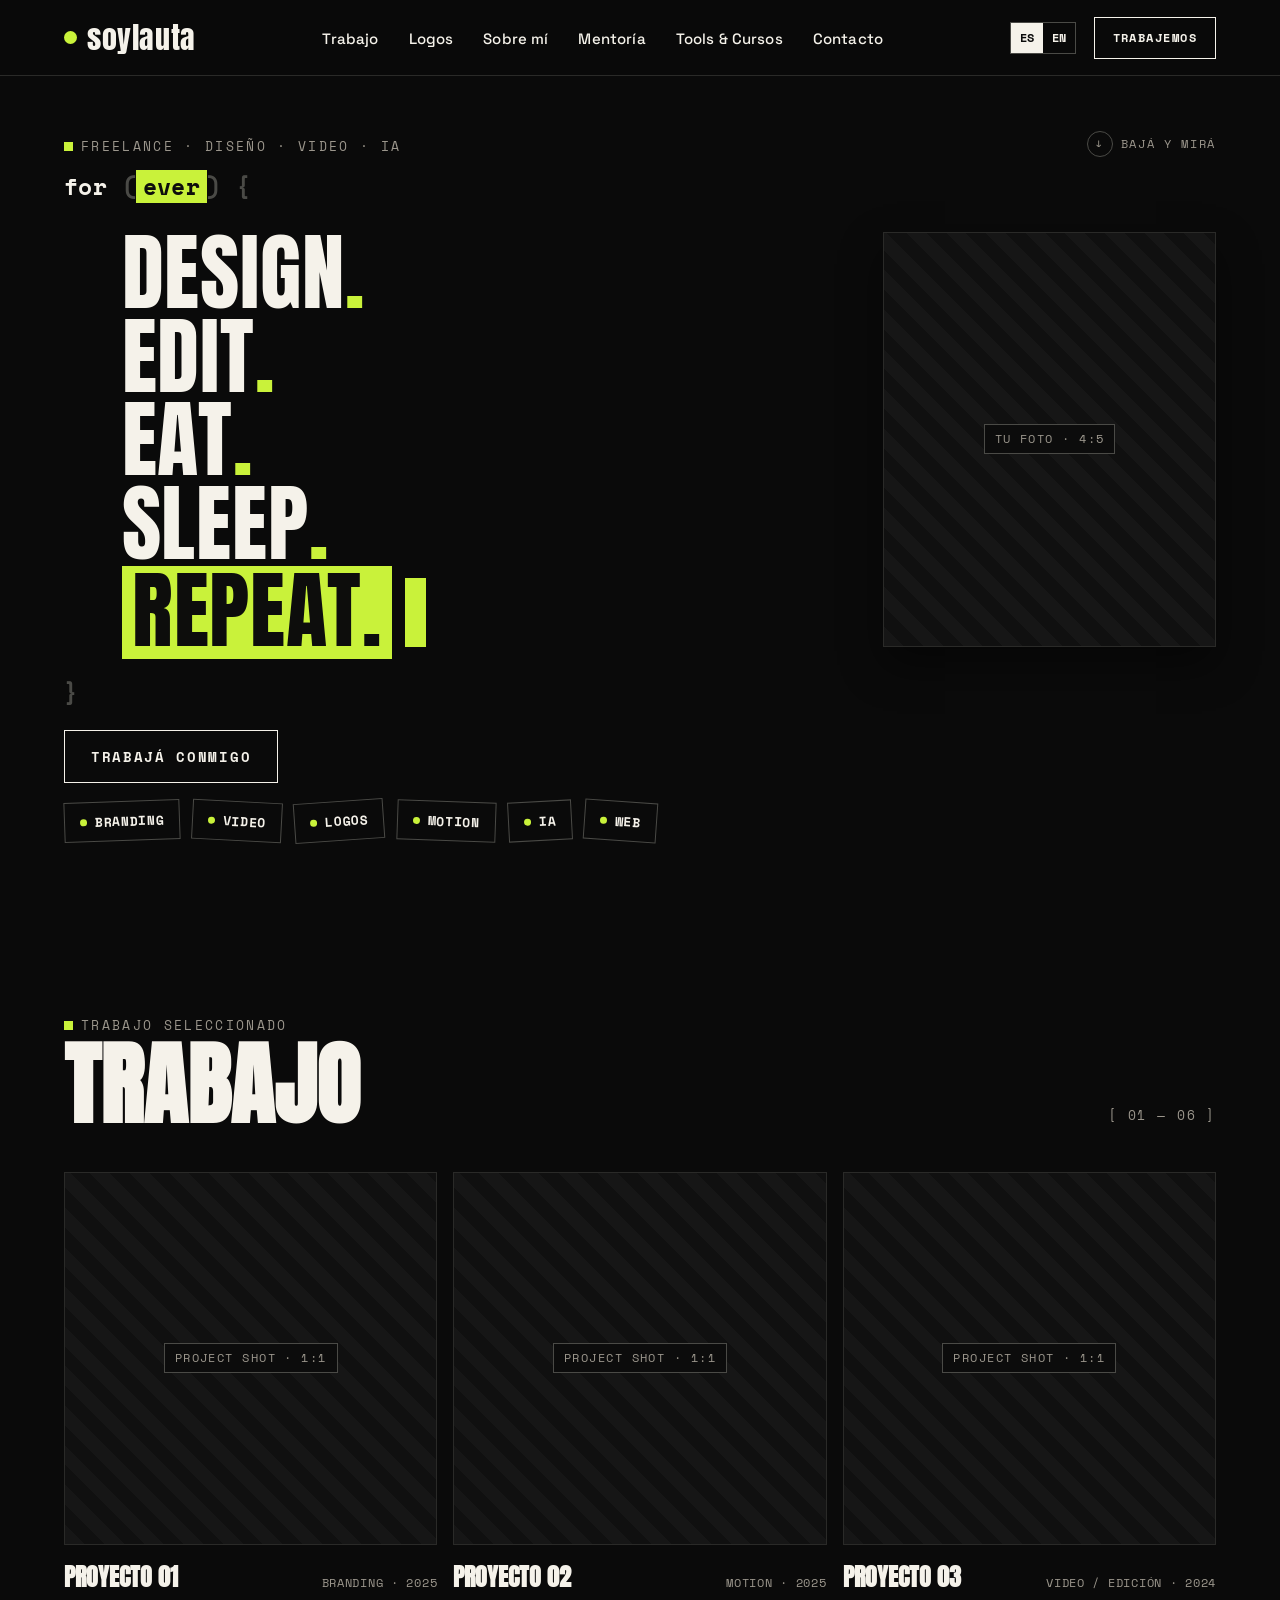
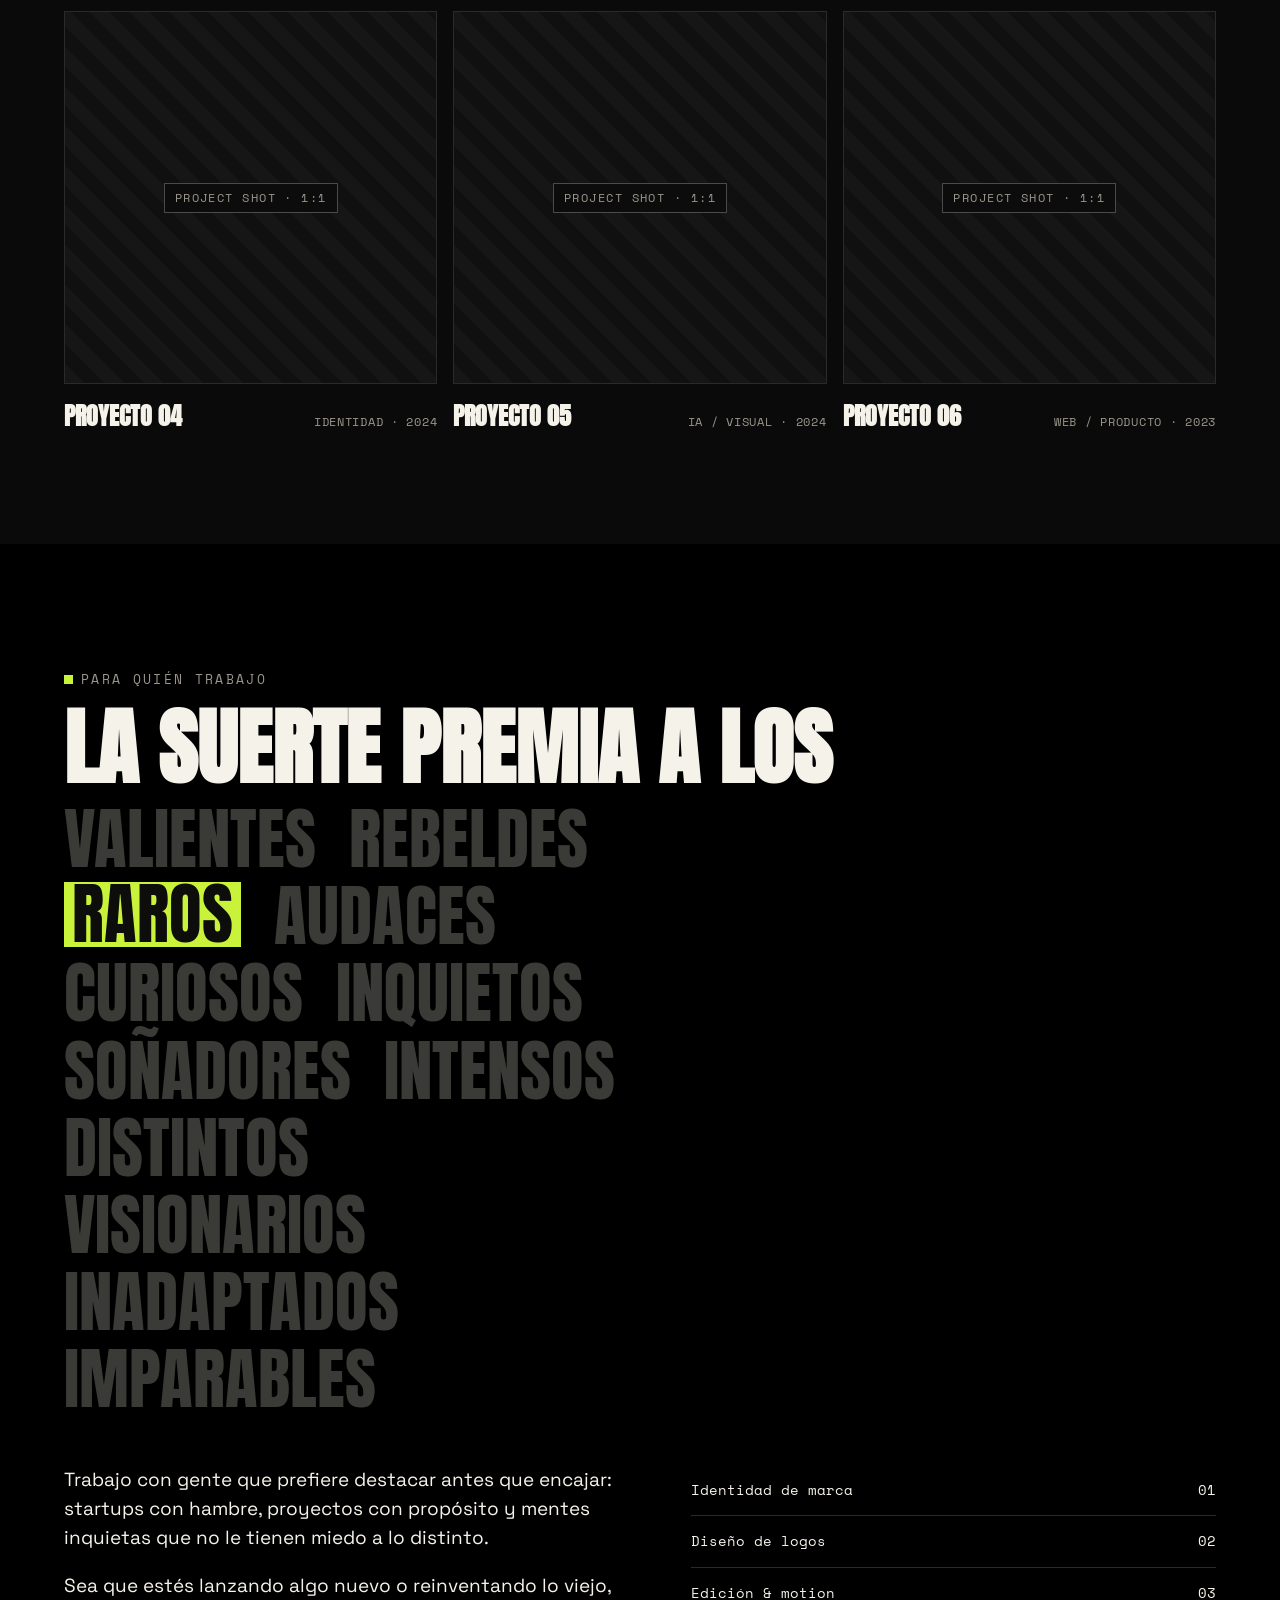
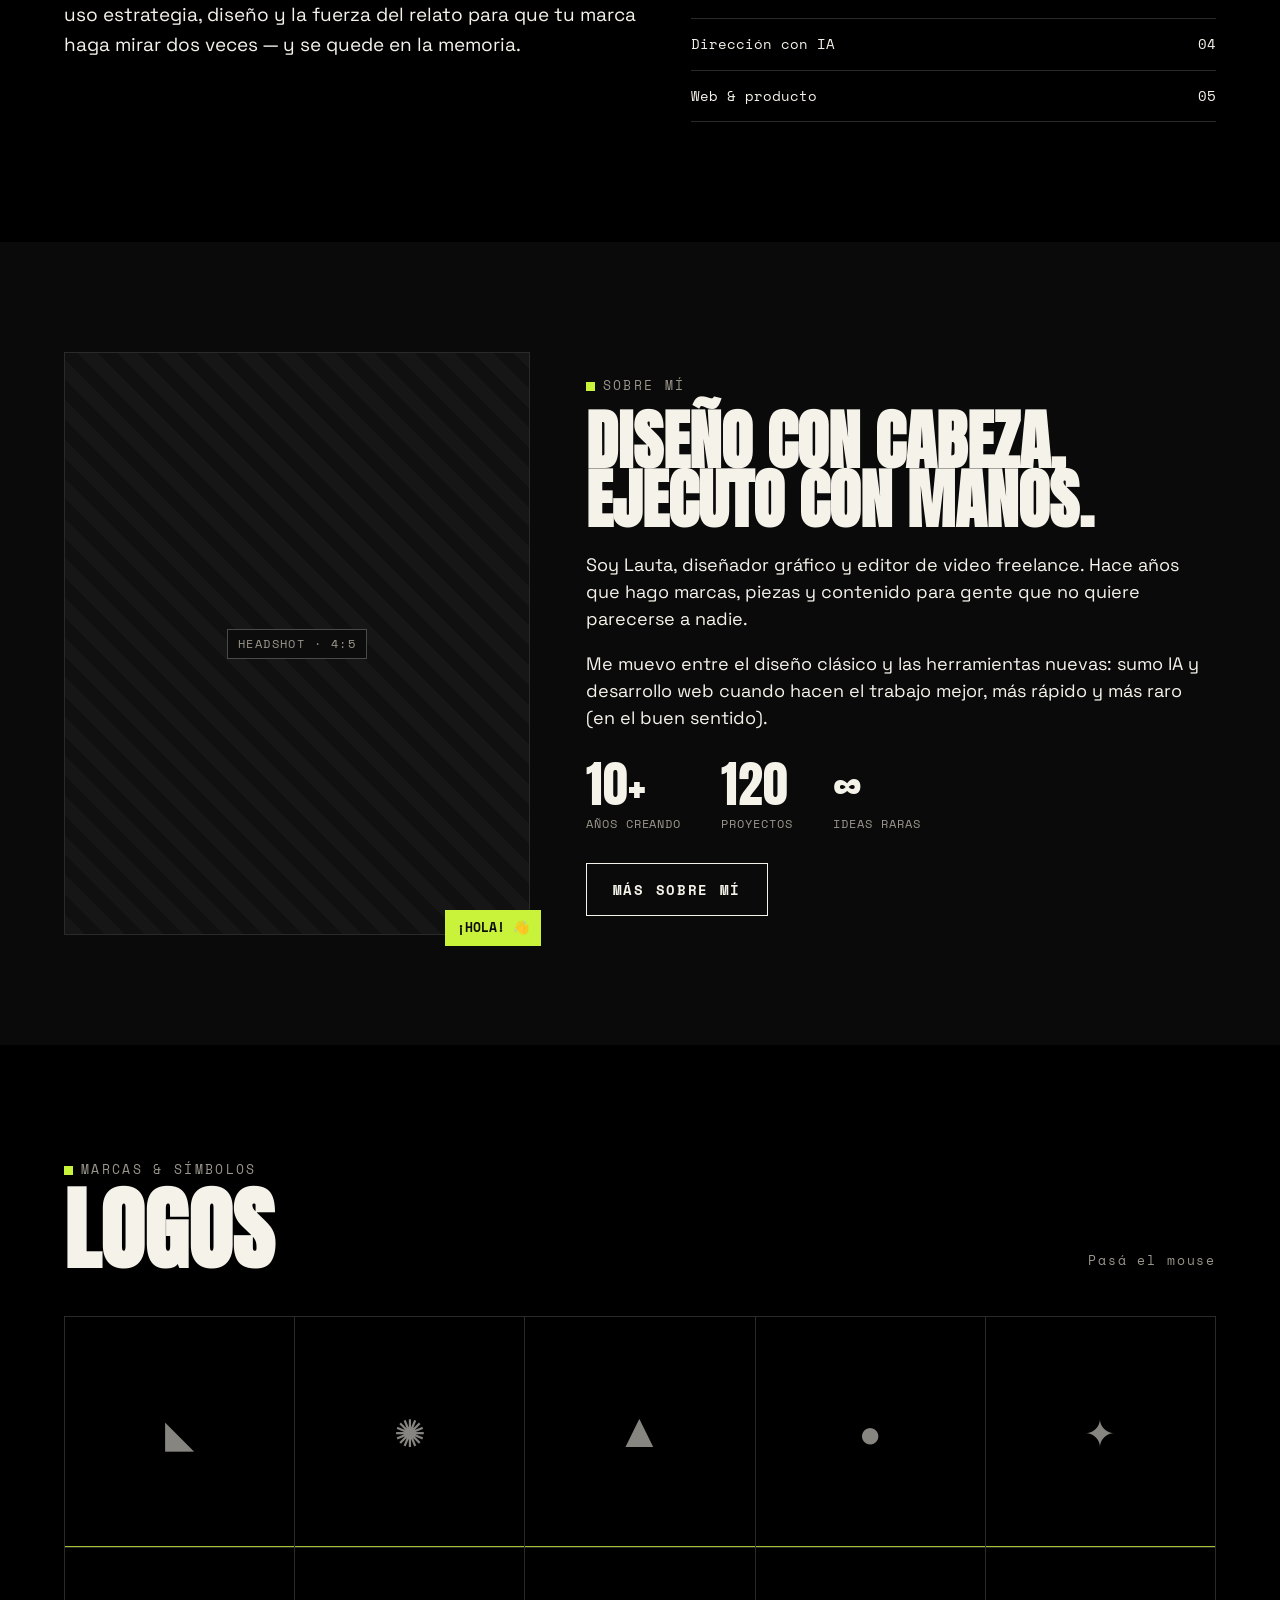
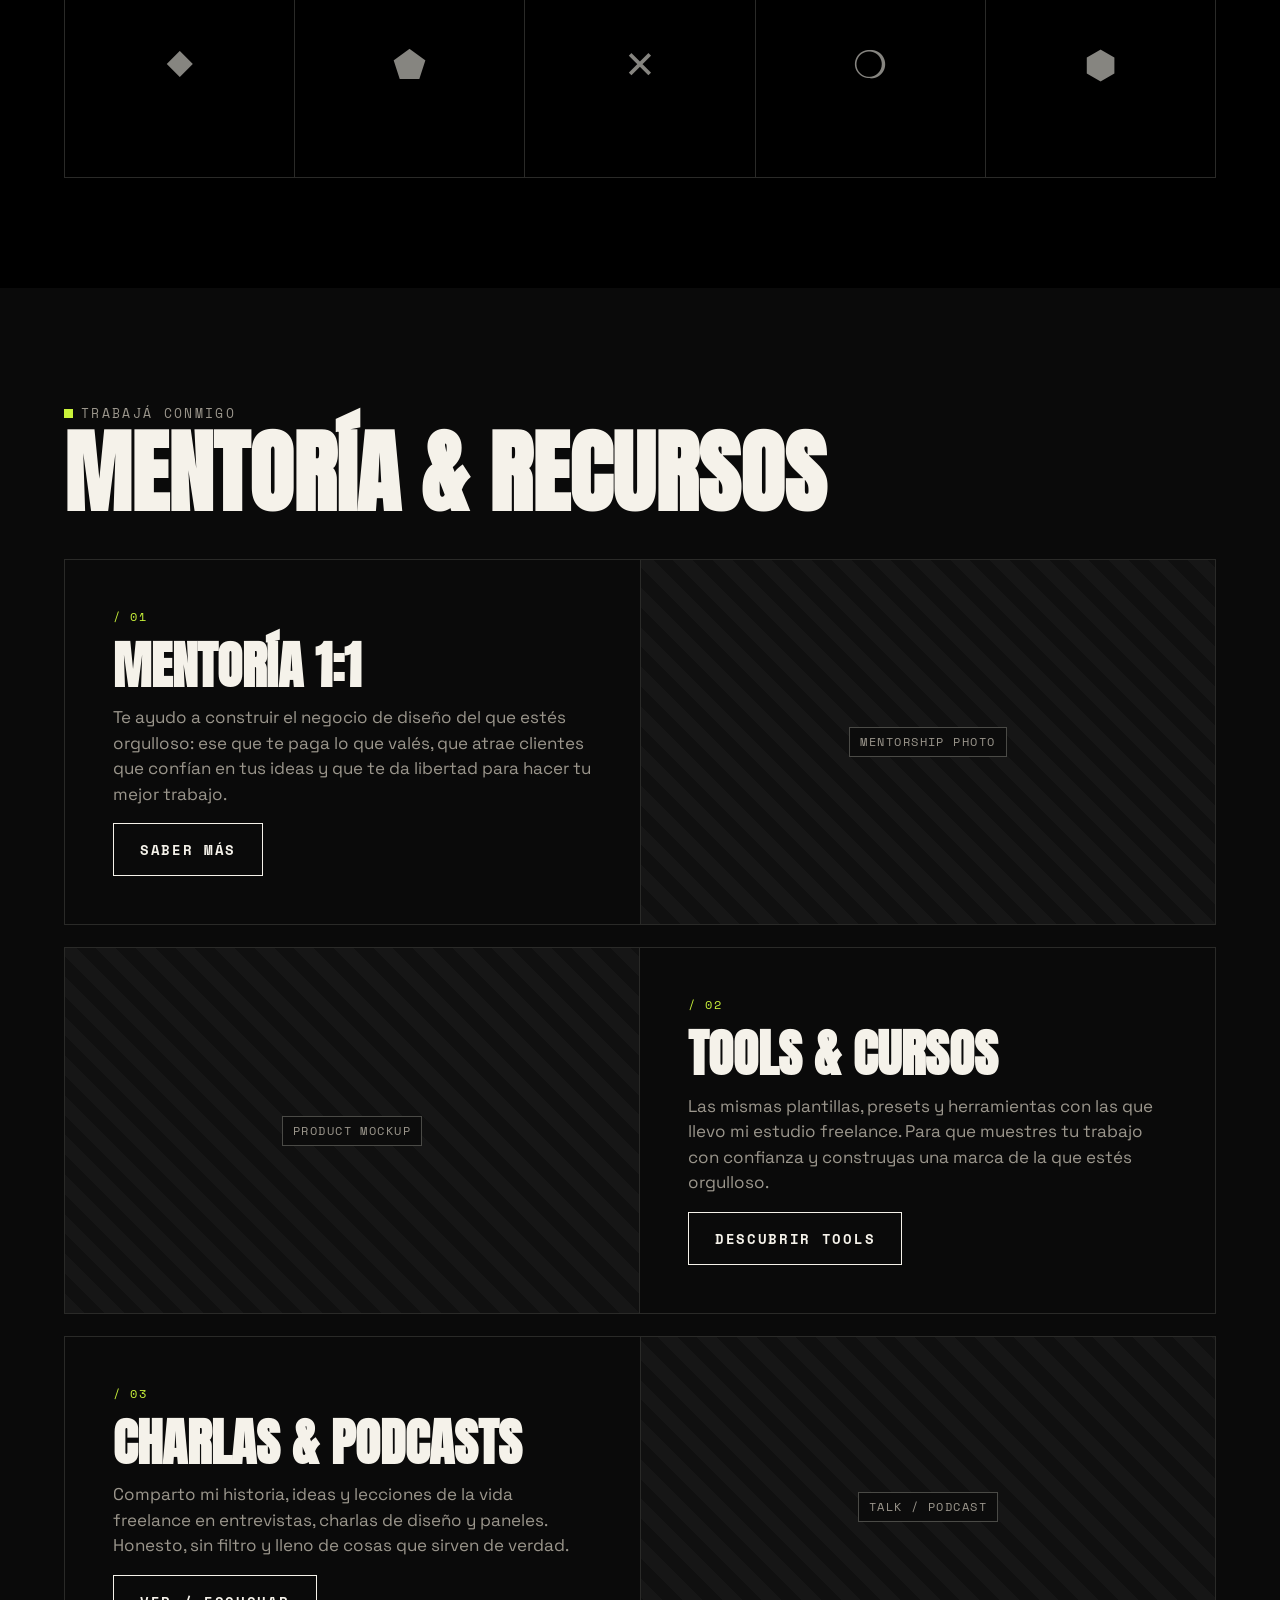
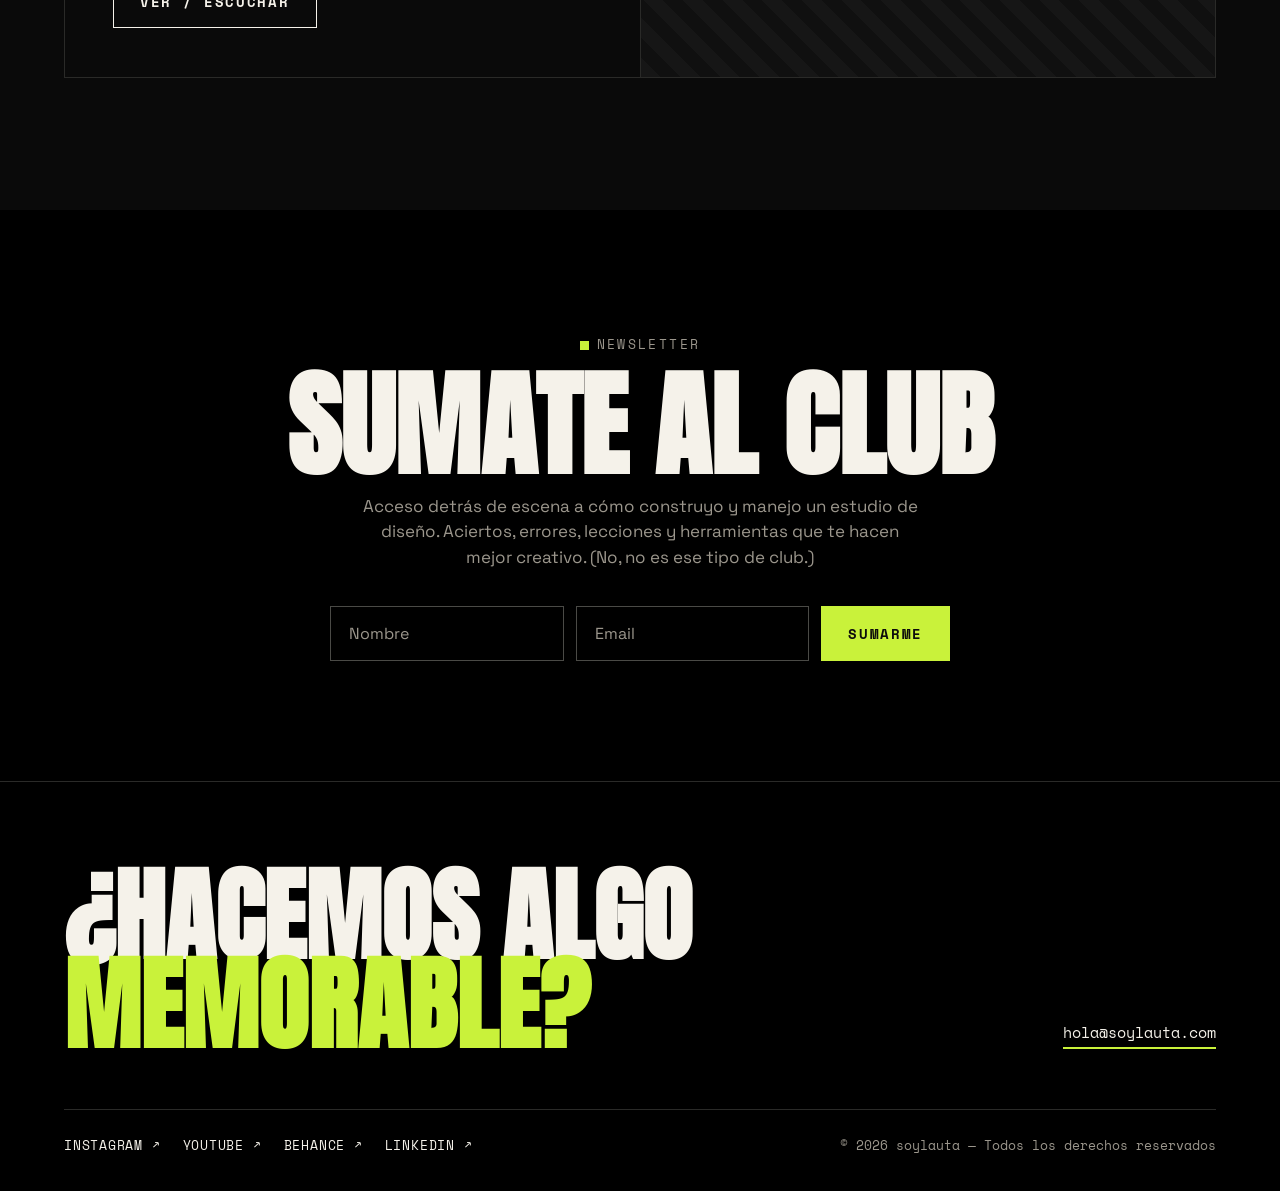
==== index.html @ 58320824 "Add index.html so the site loads correctly on web hosting https://claude.ai/code/session_015ivMz9p3y" ====
<!DOCTYPE html>
<html lang="es">
<head>
<meta charset="UTF-8">
<meta name="viewport" content="width=device-width, initial-scale=1">
<title>soylauta — diseño, video & marcas</title>
<link rel="preconnect" href="https://fonts.googleapis.com">
<link rel="preconnect" href="https://fonts.gstatic.com" crossorigin>
<link href="https://fonts.googleapis.com/css2?family=Anton&family=Pirata+One&family=Space+Grotesk:wght@400;500;600;700&family=Space+Mono:wght@400;700&display=swap" rel="stylesheet">
<link rel="stylesheet" href="styles.css">
</head>
<body>

<!-- ===================== NAV ===================== -->
<header class="nav">
  <div class="nav-inner">
    <a href="#top" class="brand" aria-label="soylauta home">
      <span class="dot"></span>soylauta
    </a>
    <nav>
      <ul class="nav-links">
        <li><a href="#work" data-es="Trabajo" data-en="Work">Trabajo</a></li>
        <li><a href="#logos" data-es="Logos" data-en="Logos">Logos</a></li>
        <li><a href="#about" data-es="Sobre mí" data-en="About">Sobre mí</a></li>
        <li><a href="#mentorship" data-es="Mentoría" data-en="Mentorship">Mentoría</a></li>
        <li><a href="#tools" data-es="Tools & Cursos" data-en="Tools & Courses">Tools & Cursos</a></li>
        <li><a href="#contact" data-es="Contacto" data-en="Contact">Contacto</a></li>
      </ul>
    </nav>
    <div class="nav-right">
      <div class="lang" role="group" aria-label="language">
        <button data-lang="es" class="active">ES</button>
        <button data-lang="en">EN</button>
      </div>
      <a href="#contact" class="btn nav-cta" data-es="Trabajemos" data-en="Work with me">Trabajemos</a>
      <button class="burger" aria-label="menu"><span></span><span></span><span></span></button>
    </div>
  </div>
</header>

<div class="drawer" id="drawer">
  <a href="#work" data-es="Trabajo" data-en="Work">Trabajo</a>
  <a href="#logos" data-es="Logos" data-en="Logos">Logos</a>
  <a href="#about" data-es="Sobre mí" data-en="About">Sobre mí</a>
  <a href="#mentorship" data-es="Mentoría" data-en="Mentorship">Mentoría</a>
  <a href="#tools" data-es="Tools & Cursos" data-en="Tools & Courses">Tools & Cursos</a>
  <a href="#contact" data-es="Contacto" data-en="Contact">Contacto</a>
</div>

<main id="top">

<!-- ===================== HERO ===================== -->
<section class="hero">
  <div class="wrap">
    <div class="hero-top">
      <span class="kicker" data-es="Freelance · Diseño · Video · IA" data-en="Freelance · Design · Video · AI">Freelance · Diseño · Video · IA</span>
      <span class="scroll-hint">
        <span class="ball">↓</span>
        <span data-es="Bajá y mirá" data-en="Scroll down">Bajá y mirá</span>
      </span>
    </div>

    <div class="hero-main">
      <h1 class="code-hero" aria-label="for ever: design, edit, eat, sleep, repeat">
        <span class="code-line"><span class="kw">for</span> <span class="punc">(</span><span class="var">ever</span><span class="punc">)</span> <span class="brace">{</span></span>
        <span class="big">Design<span class="dot">.</span></span>
        <span class="big">Edit<span class="dot">.</span></span>
        <span class="big">Eat<span class="dot">.</span></span>
        <span class="big">Sleep<span class="dot">.</span></span>
        <span class="big repeat"><span class="box-hl">Repeat.</span><span class="caret"></span></span>
        <span class="code-line"><span class="brace">}</span></span>
      </h1>
      <div class="hero-art">
        <div class="ph"><span class="ph-label">tu foto · 4:5</span></div>
      </div>
    </div>

    <div class="hero-cta-row">
      <a href="#contact" class="btn" data-es="Trabajá conmigo" data-en="Work with me">Work with me <span class="arr">→</span></a>
    </div>

    <div class="stickers">
      <div class="sticker-rail" id="stickerRail">
        <button class="sticker" data-target="#work"><span class="pin"></span>BRANDING</button>
        <button class="sticker" data-target="#work"><span class="pin"></span>VIDEO</button>
        <button class="sticker" data-target="#logos"><span class="pin"></span>LOGOS</button>
        <button class="sticker" data-target="#work"><span class="pin"></span>MOTION</button>
        <button class="sticker" data-target="#tools"><span class="pin"></span>IA</button>
        <button class="sticker" data-target="#tools"><span class="pin"></span>WEB</button>
      </div>
    </div>
  </div>
</section>

<!-- ===================== WORK ===================== -->
<section class="block" id="work">
  <div class="wrap">
    <div class="section-head reveal">
      <div>
        <span class="kicker" data-es="Trabajo seleccionado" data-en="Selected work">Trabajo seleccionado</span>
        <h2>Trabajo</h2>
      </div>
      <span class="idx">[ 01 — 06 ]</span>
    </div>

    <div class="work-grid">
      <article class="work-card reveal" data-name="Proyecto 01">
        <div class="thumb"><div class="ph"><span class="ph-label">project shot · 1:1</span></div><span class="badge" data-es="Ver caso" data-en="View case">Ver caso ↗</span></div>
        <div class="work-meta"><h3>Proyecto 01</h3><span class="cat">Branding · 2025</span></div>
      </article>
      <article class="work-card reveal" data-name="Proyecto 02">
        <div class="thumb"><div class="ph"><span class="ph-label">project shot · 1:1</span></div><span class="badge" data-es="Ver caso" data-en="View case">Ver caso ↗</span></div>
        <div class="work-meta"><h3>Proyecto 02</h3><span class="cat">Motion · 2025</span></div>
      </article>
      <article class="work-card reveal" data-name="Proyecto 03">
        <div class="thumb"><div class="ph"><span class="ph-label">project shot · 1:1</span></div><span class="badge" data-es="Ver caso" data-en="View case">Ver caso ↗</span></div>
        <div class="work-meta"><h3>Proyecto 03</h3><span class="cat">Video / Edición · 2024</span></div>
      </article>
      <article class="work-card reveal" data-name="Proyecto 04">
        <div class="thumb"><div class="ph"><span class="ph-label">project shot · 1:1</span></div><span class="badge" data-es="Ver caso" data-en="View case">Ver caso ↗</span></div>
        <div class="work-meta"><h3>Proyecto 04</h3><span class="cat">Identidad · 2024</span></div>
      </article>
      <article class="work-card reveal" data-name="Proyecto 05">
        <div class="thumb"><div class="ph"><span class="ph-label">project shot · 1:1</span></div><span class="badge" data-es="Ver caso" data-en="View case">Ver caso ↗</span></div>
        <div class="work-meta"><h3>Proyecto 05</h3><span class="cat">IA / Visual · 2024</span></div>
      </article>
      <article class="work-card reveal" data-name="Proyecto 06">
        <div class="thumb"><div class="ph"><span class="ph-label">project shot · 1:1</span></div><span class="badge" data-es="Ver caso" data-en="View case">Ver caso ↗</span></div>
        <div class="work-meta"><h3>Proyecto 06</h3><span class="cat">Web / Producto · 2023</span></div>
      </article>
    </div>
  </div>
</section>

<!-- ===================== MANIFESTO ===================== -->
<section class="manifesto inverted" id="manifesto">
  <div class="wrap">
    <span class="kicker reveal" data-es="Para quién trabajo" data-en="Who I work with">Para quién trabajo</span>
    <h2 class="lead reveal" style="margin-top:18px">
      <span data-es="LA SUERTE PREMIA A LOS" data-en="FORTUNE FAVOURS THE">LA SUERTE PREMIA A LOS</span>
    </h2>
    <div class="adjectives reveal" id="adjectives" aria-hidden="true"></div>

    <div class="manifesto-body">
      <div class="reveal">
        <p data-es="Trabajo con gente que prefiere destacar antes que encajar: startups con hambre, proyectos con propósito y mentes inquietas que no le tienen miedo a lo distinto."
           data-en="I work with people who'd rather stand out than fit in: hungry startups, purpose-driven projects, and restless minds who aren't afraid of different.">Trabajo con gente que prefiere destacar antes que encajar: startups con hambre, proyectos con propósito y mentes inquietas que no le tienen miedo a lo distinto.</p>
        <p data-es="Sea que estés lanzando algo nuevo o reinventando lo viejo, uso estrategia, diseño y la fuerza del relato para que tu marca haga mirar dos veces — y se quede en la memoria."
           data-en="Whether you're launching something new or rethinking the old, I use strategy, design and the power of story to make your brand worth a second look — and impossible to forget.">Sea que estés lanzando algo nuevo o reinventando lo viejo, uso estrategia, diseño y la fuerza del relato para que tu marca haga mirar dos veces — y se quede en la memoria.</p>
      </div>
      <div class="col-r reveal">
        <div class="row"><span data-es="Identidad de marca" data-en="Brand identity">Identidad de marca</span><span>01</span></div>
        <div class="row"><span data-es="Diseño de logos" data-en="Logo design">Diseño de logos</span><span>02</span></div>
        <div class="row"><span data-es="Edición & motion" data-en="Editing & motion">Edición & motion</span><span>03</span></div>
        <div class="row"><span data-es="Dirección con IA" data-en="AI direction">Dirección con IA</span><span>04</span></div>
        <div class="row"><span data-es="Web & producto" data-en="Web & product">Web & producto</span><span>05</span></div>
      </div>
    </div>
  </div>
</section>

<!-- ===================== ABOUT ===================== -->
<section class="block" id="about">
  <div class="wrap">
    <div class="about-grid">
      <div class="about-photo reveal">
        <div class="ph" style="position:absolute;inset:0"><span class="ph-label">headshot · 4:5</span></div>
        <span class="tag-corner">¡HOLA! 👋</span>
      </div>
      <div class="about-text reveal">
        <span class="kicker" data-es="Sobre mí" data-en="About me">Sobre mí</span>
        <h2 data-es="Diseño con cabeza, ejecuto con manos." data-en="I think it through, then I build it.">Diseño con cabeza, ejecuto con manos.</h2>
        <p data-es="Soy Lauta, diseñador gráfico y editor de video freelance. Hace años que hago marcas, piezas y contenido para gente que no quiere parecerse a nadie."
           data-en="I'm Lauta, a freelance graphic designer and video editor. For years I've built brands, pieces and content for people who refuse to look like everyone else.">Soy Lauta, diseñador gráfico y editor de video freelance. Hace años que hago marcas, piezas y contenido para gente que no quiere parecerse a nadie.</p>
        <p data-es="Me muevo entre el diseño clásico y las herramientas nuevas: sumo IA y desarrollo web cuando hacen el trabajo mejor, más rápido y más raro (en el buen sentido)."
           data-en="I move between classic design and new tools: I bring in AI and web dev when they make the work better, faster and weirder (in the good way).">Me muevo entre el diseño clásico y las herramientas nuevas: sumo IA y desarrollo web cuando hacen el trabajo mejor, más rápido y más raro (en el buen sentido).</p>
        <div class="about-stats">
          <div class="stat"><div class="n">10+</div><div class="l" data-es="Años creando" data-en="Years creating">Años creando</div></div>
          <div class="stat"><div class="n">120</div><div class="l" data-es="Proyectos" data-en="Projects">Proyectos</div></div>
          <div class="stat"><div class="n">∞</div><div class="l" data-es="Ideas raras" data-en="Weird ideas">Ideas raras</div></div>
        </div>
        <a href="#contact" class="btn" data-es="Más sobre mí" data-en="More about me">Más sobre mí <span class="arr">→</span></a>
      </div>
    </div>
  </div>
</section>

<!-- ===================== LOGOS ===================== -->
<section class="block inverted" id="logos">
  <div class="wrap">
    <div class="section-head reveal">
      <div>
        <span class="kicker" data-es="Marcas & símbolos" data-en="Marks & symbols">Marcas & símbolos</span>
        <h2>Logos</h2>
      </div>
      <span class="idx" data-es="Pasá el mouse" data-en="Hover me">Pasá el mouse</span>
    </div>
    <div class="logo-grid reveal">
      <div class="logo-cell" data-name="Mark 01"><span class="mk">◣</span></div>
      <div class="logo-cell" data-name="Mark 02"><span class="mk">✺</span></div>
      <div class="logo-cell" data-name="Mark 03"><span class="mk">▲</span></div>
      <div class="logo-cell" data-name="Mark 04"><span class="mk">●</span></div>
      <div class="logo-cell" data-name="Mark 05"><span class="mk">✦</span></div>
      <div class="logo-cell" data-name="Mark 06"><span class="mk">◆</span></div>
      <div class="logo-cell" data-name="Mark 07"><span class="mk">⬟</span></div>
      <div class="logo-cell" data-name="Mark 08"><span class="mk">✕</span></div>
      <div class="logo-cell" data-name="Mark 09"><span class="mk">❍</span></div>
      <div class="logo-cell" data-name="Mark 10"><span class="mk">⬢</span></div>
    </div>
  </div>
</section>

<!-- ===================== TOOLS / TALKS ===================== -->
<section class="block" id="tools">
  <div class="wrap">
    <div class="section-head reveal">
      <div>
        <span class="kicker" data-es="Trabajá conmigo" data-en="Work with me">Trabajá conmigo</span>
        <h2 data-es="Mentoría & recursos" data-en="Mentorship & resources">Mentoría & recursos</h2>
      </div>
    </div>

    <div class="feature reveal" id="mentorship">
      <div class="f-media"><div class="ph" style="position:absolute;inset:0"><span class="ph-label">mentorship photo</span></div></div>
      <div class="f-body">
        <span class="f-num">/ 01</span>
        <h3 data-es="Mentoría 1:1" data-en="1:1 Mentorship">Mentoría 1:1</h3>
        <p data-es="Te ayudo a construir el negocio de diseño del que estés orgulloso: ese que te paga lo que valés, que atrae clientes que confían en tus ideas y que te da libertad para hacer tu mejor trabajo."
           data-en="I help you build the design business you're proud of: the one that pays what you're worth, attracts clients who trust your ideas, and gives you freedom to do your best work.">Te ayudo a construir el negocio de diseño del que estés orgulloso: ese que te paga lo que valés, que atrae clientes que confían en tus ideas y que te da libertad para hacer tu mejor trabajo.</p>
        <div><a href="#contact" class="btn" data-es="Saber más" data-en="Learn more">Saber más <span class="arr">→</span></a></div>
      </div>
    </div>

    <div class="feature reveal">
      <div class="f-media"><div class="ph" style="position:absolute;inset:0"><span class="ph-label">product mockup</span></div></div>
      <div class="f-body">
        <span class="f-num">/ 02</span>
        <h3 data-es="Tools & Cursos" data-en="Tools & Courses">Tools & Cursos</h3>
        <p data-es="Las mismas plantillas, presets y herramientas con las que llevo mi estudio freelance. Para que muestres tu trabajo con confianza y construyas una marca de la que estés orgulloso."
           data-en="The same templates, presets and tools I use to run my freelance studio. So you can show your work with confidence and build a brand you're proud of.">Las mismas plantillas, presets y herramientas con las que llevo mi estudio freelance. Para que muestres tu trabajo con confianza y construyas una marca de la que estés orgulloso.</p>
        <div><a href="#contact" class="btn" data-es="Descubrir tools" data-en="Discover tools">Descubrir tools <span class="arr">→</span></a></div>
      </div>
    </div>

    <div class="feature reveal" id="talks">
      <div class="f-media"><div class="ph" style="position:absolute;inset:0"><span class="ph-label">talk / podcast</span></div></div>
      <div class="f-body">
        <span class="f-num">/ 03</span>
        <h3 data-es="Charlas & Podcasts" data-en="Talks & Podcasts">Charlas & Podcasts</h3>
        <p data-es="Comparto mi historia, ideas y lecciones de la vida freelance en entrevistas, charlas de diseño y paneles. Honesto, sin filtro y lleno de cosas que sirven de verdad."
           data-en="I share my story, ideas and lessons from freelance life in interviews, design talks and panels. Honest, unfiltered and full of stuff that actually helps.">Comparto mi historia, ideas y lecciones de la vida freelance en entrevistas, charlas de diseño y paneles. Honesto, sin filtro y lleno de cosas que sirven de verdad.</p>
        <div><a href="#contact" class="btn" data-es="Ver / escuchar" data-en="Watch / listen">Ver / escuchar <span class="arr">→</span></a></div>
      </div>
    </div>
  </div>
</section>

<!-- ===================== NEWSLETTER ===================== -->
<section class="club inverted" id="club">
  <div class="wrap">
    <span class="kicker reveal" style="justify-content:center" data-es="Newsletter" data-en="Newsletter">Newsletter</span>
    <h2 class="reveal" style="margin-top:18px" data-es="Sumate al club" data-en="Join the club">Sumate al club</h2>
    <p class="sub reveal" data-es="Acceso detrás de escena a cómo construyo y manejo un estudio de diseño. Aciertos, errores, lecciones y herramientas que te hacen mejor creativo. (No, no es ese tipo de club.)"
       data-en="Behind-the-scenes access to how I build and run a design studio. Wins, fails, lessons and tools that make you a better creative. (No, not that kind of club.)">Acceso detrás de escena a cómo construyo y manejo un estudio de diseño. Aciertos, errores, lecciones y herramientas que te hacen mejor creativo. (No, no es ese tipo de club.)</p>
    <form class="club-form reveal" id="clubForm" novalidate>
      <input type="text" name="name" required data-ph-es="Nombre" data-ph-en="First name" placeholder="Nombre">
      <input type="email" name="email" required data-ph-es="Email" data-ph-en="Email" placeholder="Email">
      <button type="submit" class="btn btn--accent" data-es="Sumarme" data-en="Sign me up">Sumarme <span class="arr">→</span></button>
    </form>
    <div class="club-success" data-es="¡Estás dentro! 🎉" data-en="You're in! 🎉">¡Estás dentro! 🎉</div>
  </div>
</section>

</main>

<!-- ===================== FOOTER ===================== -->
<footer class="site" id="contact">
  <div class="wrap">
    <div class="foot-cta">
      <h2><span data-es="¿Hacemos algo" data-en="Let's make something">¿Hacemos algo</span><br><span class="hl" data-es="memorable?" data-en="memorable?">memorable?</span></h2>
      <a href="mailto:hola@soylauta.com" class="mail">hola@soylauta.com</a>
    </div>
    <div class="foot-grid">
      <div class="socials">
        <a href="#" target="_blank" rel="noopener">Instagram ↗</a>
        <a href="#" target="_blank" rel="noopener">YouTube ↗</a>
        <a href="#" target="_blank" rel="noopener">Behance ↗</a>
        <a href="#" target="_blank" rel="noopener">LinkedIn ↗</a>
      </div>
      <div class="copy">© 2026 soylauta — <span data-es="Todos los derechos reservados" data-en="All rights reserved">Todos los derechos reservados</span></div>
    </div>
  </div>
</footer>

<!-- ===================== MODAL ===================== -->
<div class="modal" id="modal" aria-hidden="true">
  <div class="modal-bg" data-close></div>
  <div class="modal-card" role="dialog" aria-modal="true">
    <button class="modal-close" data-close aria-label="cerrar">✕</button>
    <span class="pill" id="modalPill">Proyecto</span>
    <h3 data-es="Caso en camino" data-en="Case study coming">Caso en camino</h3>
    <p data-es="Estoy preparando este caso de estudio. Mientras tanto, escribime y te muestro el detrás de escena."
       data-en="I'm putting this case study together. In the meantime, drop me a line and I'll show you behind the scenes.">Estoy preparando este caso de estudio. Mientras tanto, escribime y te muestro el detrás de escena.</p>
    <a href="#contact" class="btn btn--accent" data-close data-es="Escribime" data-en="Get in touch">Escribime <span class="arr">→</span></a>
  </div>
</div>

<script src="app.js"></script>
</body>
</html>
---- styles.css ----
/* ============================================================
   soylauta — bold personal brand site (DARK / reference look)
   Type: Anton (display) · Pirata One (blackletter accent)
         Space Grotesk (text) · Space Mono (labels/buttons)
   Palette: black + warm white + one acid-lime accent
   ============================================================ */

:root {
  --bg: #0a0a0a;
  --bg-2: #000000;
  --panel: #141414;          /* placeholder / subtle panels */
  --fg: #f5f2ea;             /* warm white */
  --muted: #9b968c;          /* muted gray text */
  --accent: #c9f23a;         /* acid lime — overridable via Tweaks */
  --accent-ink: #0a0a0a;
  --line: #2a2a28;           /* hairlines */
  --line-strong: #4a4a46;
  --maxw: 1600px;
  --nav-h: 76px;
  --font-display: 'Anton', 'Arial Narrow', sans-serif;
  --font-black: 'Pirata One', 'Anton', serif;
  --font-text: 'Space Grotesk', system-ui, sans-serif;
  --font-mono: 'Space Mono', ui-monospace, monospace;
}

* { box-sizing: border-box; }
html { scroll-behavior: smooth; }

body {
  margin: 0;
  background: var(--bg);
  color: var(--fg);
  font-family: var(--font-text);
  font-size: 18px;
  line-height: 1.5;
  -webkit-font-smoothing: antialiased;
  overflow-x: hidden;
}

img { display: block; max-width: 100%; }
a { color: inherit; text-decoration: none; }
::selection { background: var(--accent); color: var(--accent-ink); }

.wrap { width: 100%; max-width: var(--maxw); margin: 0 auto; padding: 0 clamp(40px, 5vw, 80px); }

/* ---------- utility type ---------- */
.kicker {
  font-family: var(--font-mono);
  font-size: 13px;
  letter-spacing: 0.18em;
  text-transform: uppercase;
  color: var(--muted);
  display: inline-flex;
  align-items: center;
  gap: 8px;
}
.kicker::before {
  content: "";
  width: 9px; height: 9px;
  background: var(--accent);
  display: inline-block;
}

.gothic { font-family: var(--font-black); text-transform: none; font-weight: 400; letter-spacing: 0; }
.hl { color: var(--accent); }
.box-hl {
  background: var(--accent);
  color: var(--accent-ink);
  padding: 0 0.12em;
  box-decoration-break: clone;
  -webkit-box-decoration-break: clone;
}

/* ---------- buttons (outline / monospace like reference) ---------- */
.btn {
  font-family: var(--font-mono);
  font-weight: 700;
  font-size: 14px;
  letter-spacing: 0.12em;
  text-transform: uppercase;
  display: inline-flex;
  align-items: center;
  gap: 10px;
  padding: 15px 26px;
  background: transparent;
  color: var(--fg);
  border: 1.5px solid var(--fg);
  cursor: pointer;
  transition: background .18s ease, color .18s ease, border-color .18s ease, transform .18s ease;
  white-space: nowrap;
}
.btn .arr { transition: transform .2s ease; }
.btn:hover { background: var(--accent); color: var(--accent-ink); border-color: var(--accent); }
.btn:hover .arr { transform: translateX(5px); }
.btn--accent { background: var(--accent); color: var(--accent-ink); border-color: var(--accent); }
.btn--accent:hover { background: var(--fg); color: var(--bg); border-color: var(--fg); }

/* ============================================================
   NAV
   ============================================================ */
header.nav {
  position: fixed;
  top: 0; left: 0; right: 0;
  height: var(--nav-h);
  z-index: 100;
  background: color-mix(in srgb, var(--bg) 82%, transparent);
  backdrop-filter: blur(12px);
  border-bottom: 1px solid var(--line);
}
.nav-inner {
  max-width: var(--maxw);
  margin: 0 auto;
  height: 100%;
  padding: 0 clamp(40px, 5vw, 80px);
  display: flex;
  align-items: center;
  justify-content: space-between;
  gap: 20px;
}
.brand {
  font-family: var(--font-display);
  font-size: 30px;
  letter-spacing: 0.02em;
  text-transform: lowercase;
  display: flex;
  align-items: center;
  gap: 10px;
}
.brand .dot {
  width: 13px; height: 13px;
  background: var(--accent);
  border-radius: 50%;
  display: inline-block;
}
.nav-links {
  display: flex;
  align-items: center;
  gap: 30px;
  list-style: none;
  margin: 0; padding: 0;
}
.nav-links a {
  font-weight: 500;
  font-size: 15px;
  letter-spacing: 0.01em;
  position: relative;
  padding: 4px 0;
  color: var(--fg);
}
.nav-links a::after {
  content: "";
  position: absolute; left: 0; bottom: 0;
  width: 0; height: 2px; background: var(--accent);
  transition: width .2s ease;
}
.nav-links a:hover::after { width: 100%; }

.nav-right { display: flex; align-items: center; gap: 18px; }
.lang {
  display: inline-flex;
  border: 1.5px solid var(--line-strong);
  font-family: var(--font-mono);
  font-size: 12px;
  font-weight: 700;
  overflow: hidden;
}
.lang button {
  background: transparent;
  border: none;
  padding: 6px 9px;
  cursor: pointer;
  font: inherit;
  color: var(--fg);
}
.lang button.active { background: var(--fg); color: var(--bg); }

.nav-cta { font-size: 12px; padding: 11px 18px; }

.burger {
  display: none;
  width: 44px; height: 44px;
  border: 1.5px solid var(--line-strong);
  background: transparent;
  cursor: pointer;
  flex-direction: column;
  align-items: center;
  justify-content: center;
  gap: 5px;
}
.burger span { width: 20px; height: 2px; background: var(--fg); transition: .25s; }
.burger.open span:nth-child(1) { transform: translateY(7px) rotate(45deg); }
.burger.open span:nth-child(2) { opacity: 0; }
.burger.open span:nth-child(3) { transform: translateY(-7px) rotate(-45deg); }

.drawer {
  position: fixed;
  inset: var(--nav-h) 0 0 0;
  background: var(--bg);
  z-index: 99;
  transform: translateY(-100%);
  transition: transform .35s cubic-bezier(.5,0,.2,1);
  display: flex;
  flex-direction: column;
  padding: 40px;
  gap: 4px;
}
.drawer.open { transform: translateY(0); }
.drawer a {
  font-family: var(--font-display);
  font-size: clamp(34px, 9vw, 58px);
  text-transform: uppercase;
  padding: 8px 0;
  border-bottom: 1px solid var(--line);
}
.drawer a:hover { color: var(--accent); }

/* ============================================================
   HERO
   ============================================================ */
.hero {
  min-height: 100vh;
  box-sizing: border-box;
  padding: calc(var(--nav-h) + 22px) 0 26px;
  display: flex;
  flex-direction: column;
  justify-content: center;
  position: relative;
}
.hero-top {
  display: flex;
  justify-content: space-between;
  align-items: flex-end;
  gap: 24px;
  margin-bottom: 14px;
  flex-wrap: wrap;
}
.hero-sub { max-width: 440px; font-size: 16px; line-height: 1.5; color: var(--muted); }
.hero-sub .tags { font-family: var(--font-mono); font-size: 13px; letter-spacing: .04em; margin-top: 14px; color: var(--line-strong); display: block; }
.hero-cta-row { display: flex; align-items: center; gap: 22px; margin-top: 22px; flex-wrap: wrap; }
.scroll-hint {
  font-family: var(--font-mono); font-size: 12px; letter-spacing: .14em; text-transform: uppercase;
  display: flex; align-items: center; gap: 8px; color: var(--muted);
}
.scroll-hint .ball {
  width: 26px; height: 26px; border: 1.5px solid var(--line-strong);
  border-radius: 50%; display: grid; place-items: center;
  animation: bob 1.6s ease-in-out infinite;
}
@keyframes bob { 0%,100%{transform:translateY(0)} 50%{transform:translateY(4px)} }

/* hero main row: heading + pixel banana */
.hero-main {
  display: flex;
  align-items: center;
  justify-content: space-between;
  gap: clamp(24px, 5vw, 80px);
}
.hero-main .code-hero { flex: 1 1 auto; min-width: 0; }
.hero-art { flex: 0 0 auto; width: clamp(220px, 26vw, 380px); }
.hero-art .ph {
  aspect-ratio: 4 / 5;
  border: 1px solid var(--line);
  box-shadow: 0 18px 40px rgba(0,0,0,.45);
}

/* code-hero */
.code-hero { margin: 0; }
.code-hero .code-line {
  display: block;
  font-family: var(--font-mono);
  font-weight: 700;
  font-size: clamp(14px, min(2.7vw, 2.5vh), 28px);
  letter-spacing: 0.02em;
  color: var(--muted);
  line-height: 1.4;
}
.code-hero .code-line:first-child { margin-bottom: clamp(16px, 3.2vh, 32px); }
.code-hero .code-line:last-child { margin-top: clamp(10px, 2vh, 20px); }
.code-hero .kw { color: var(--fg); }
.code-hero .punc, .code-hero .brace { color: var(--line-strong); }
.code-hero .var { color: var(--accent-ink); background: var(--accent); padding: 0 0.28em; }
.code-hero .big {
  display: block;
  font-family: var(--font-display);
  text-transform: uppercase;
  font-weight: 400;
  color: var(--fg);
  font-size: clamp(34px, min(11vw, 9.4vh), 116px);
  line-height: 0.99;
  letter-spacing: 0.01em;
  padding-left: clamp(20px, 4.5vw, 64px);
}
.code-hero .big .dot { color: var(--accent); }
.code-hero .big.repeat { display: flex; align-items: center; }
.code-hero .big.repeat .box-hl { padding: 0.02em 0.12em 0.08em; line-height: 1; }
.code-hero .caret {
  display: inline-block; width: 0.5ch; height: 0.82em;
  background: var(--accent); margin-left: 0.16em;
  animation: blink 1.05s steps(1) infinite;
}
@keyframes blink { 0%, 50% { opacity: 1; } 50.01%, 100% { opacity: 0; } }
.code-hero.anim > span { animation: codein 0.5s both; }
.code-hero.anim > span:nth-child(1) { animation-delay: 0.04s; }
.code-hero.anim > span:nth-child(2) { animation-delay: 0.12s; }
.code-hero.anim > span:nth-child(3) { animation-delay: 0.20s; }
.code-hero.anim > span:nth-child(4) { animation-delay: 0.28s; }
.code-hero.anim > span:nth-child(5) { animation-delay: 0.36s; }
.code-hero.anim > span:nth-child(6) { animation-delay: 0.44s; }
.code-hero.anim > span:nth-child(7) { animation-delay: 0.52s; }
@keyframes codein { from { opacity: 0; transform: translateY(16px); } to { opacity: 1; transform: none; } }

/* floating sticker tags → outline chips */
.stickers { position: relative; margin-top: 18px; min-height: 0; }
.sticker-rail { display: flex; flex-wrap: wrap; gap: 12px; align-items: center; }
.sticker {
  font-family: var(--font-mono);
  font-weight: 700;
  font-size: 13px;
  letter-spacing: .05em;
  text-transform: uppercase;
  padding: 9px 15px;
  border: 1.5px solid var(--line-strong);
  background: transparent;
  color: var(--fg);
  display: inline-flex;
  align-items: center;
  gap: 8px;
  cursor: pointer;
  transition: transform .18s ease, background .18s ease, color .18s ease, border-color .18s ease;
  animation: float 5s ease-in-out infinite;
}
.sticker:hover { background: var(--accent); color: var(--accent-ink); border-color: var(--accent); transform: translateY(-3px) rotate(0deg) !important; }
.sticker .pin { width: 7px; height: 7px; border-radius: 50%; background: var(--accent); }
.sticker:hover .pin { background: var(--accent-ink); }
@keyframes float { 0%,100%{transform:translateY(0)} 50%{transform:translateY(-6px)} }

/* ============================================================
   MARQUEE — single lime strip (the one accent pop)
   ============================================================ */
.marquee {
  background: var(--accent);
  color: var(--accent-ink);
  overflow: hidden;
  padding: 13px 0;
  white-space: nowrap;
}
.marquee-track {
  display: inline-flex;
  gap: 38px;
  font-family: var(--font-display);
  font-size: 28px;
  text-transform: uppercase;
  letter-spacing: .03em;
  animation: scroll-x 24s linear infinite;
  will-change: transform;
}
.marquee:hover .marquee-track { animation-play-state: paused; }
.marquee-track span { display: inline-flex; align-items: center; gap: 38px; }
.marquee-track .star { font-family: var(--font-text); }
@keyframes scroll-x { from{transform:translateX(0)} to{transform:translateX(-50%)} }

/* ============================================================
   SECTION SHELL
   ============================================================ */
section.block { padding: 110px 0; }
.section-head {
  display: flex;
  justify-content: space-between;
  align-items: flex-end;
  gap: 24px;
  margin-bottom: 46px;
  flex-wrap: wrap;
}
.section-head h2 {
  font-family: var(--font-display);
  font-size: clamp(40px, 7vw, 100px);
  text-transform: uppercase;
  line-height: .9;
  margin: 8px 0 0;
}
.section-head .idx { font-family: var(--font-mono); font-size: 13px; letter-spacing: .14em; color: var(--muted); }

.inverted { background: var(--bg-2); }

/* ============================================================
   WORK GRID — 3-col squares, edge to edge (reference)
   ============================================================ */
.work-grid {
  display: grid;
  grid-template-columns: repeat(3, 1fr);
  gap: 16px;
}
.work-card { cursor: pointer; position: relative; }
.work-card.wide, .work-card.tall { grid-column: span 1; }
.work-card .thumb {
  position: relative;
  overflow: hidden;
  aspect-ratio: 1 / 1;
  border: 1px solid var(--line);
}
.work-card .thumb .ph { position: absolute; inset: 0; transition: transform .5s cubic-bezier(.2,.7,.2,1); }
.work-card:hover .thumb .ph { transform: scale(1.05); }
.work-meta { display: flex; justify-content: space-between; align-items: baseline; margin-top: 14px; gap: 16px; }
.work-meta h3 { font-family: var(--font-display); font-size: 24px; text-transform: uppercase; margin: 0; }
.work-meta .cat { font-family: var(--font-mono); font-size: 12px; letter-spacing: .06em; text-transform: uppercase; color: var(--muted); }
.work-card .badge {
  position: absolute; top: 14px; left: 14px;
  background: var(--accent); color: var(--accent-ink);
  font-family: var(--font-mono); font-weight: 700; font-size: 12px; padding: 5px 9px;
  transform: translateY(-6px); opacity: 0; transition: .25s;
}
.work-card:hover .badge { transform: translateY(0); opacity: 1; }

/* image placeholder (dark) */
.ph {
  background: repeating-linear-gradient(45deg, #161616 0 14px, #101010 14px 28px);
  display: grid; place-items: center;
}
.ph .ph-label {
  font-family: var(--font-mono); font-size: 12px; letter-spacing: .12em; text-transform: uppercase;
  color: var(--muted); background: #0c0c0c; border: 1px solid var(--line-strong); padding: 5px 10px;
}

/* ============================================================
   MANIFESTO
   ============================================================ */
.manifesto { padding: 120px 0; }
.manifesto .lead {
  font-family: var(--font-display);
  font-size: clamp(38px, 6.6vw, 92px);
  text-transform: uppercase;
  line-height: .92;
  margin: 18px 0 0;
}
.adjectives {
  display: flex; flex-wrap: wrap;
  gap: 0.18em 0.5em;
  margin-top: 0.3em;
  font-family: var(--font-display);
  text-transform: uppercase;
  line-height: 0.98;
  font-size: clamp(28px, 5.2vw, 76px);
  max-width: 17ch;
}
.adjectives span {
  display: inline-block;
  color: #3a3a37;
  transition: color .3s ease, transform .3s ease;
}
.adjectives span.on { color: var(--accent-ink); background: var(--accent); padding: 0 0.12em; transform: translateY(-2px); }

.manifesto-body { display: grid; grid-template-columns: 1.1fr 1fr; gap: 50px; margin-top: 52px; align-items: start; }
.manifesto-body p { font-size: 19px; line-height: 1.55; margin: 0 0 18px; max-width: 52ch; color: var(--fg); }
.manifesto-body .col-r { font-family: var(--font-mono); font-size: 14px; line-height: 1.9; }
.manifesto-body .col-r .row { display: flex; justify-content: space-between; border-bottom: 1px solid var(--line); padding: 12px 0; }

/* ============================================================
   ABOUT
   ============================================================ */
.about-grid { display: grid; grid-template-columns: 0.85fr 1.15fr; gap: 56px; align-items: center; }
.about-photo { border: 1px solid var(--line); aspect-ratio: 4/5; position: relative; }
.about-photo .tag-corner {
  position: absolute; bottom: -12px; right: -12px;
  background: var(--accent); color: var(--accent-ink);
  font-family: var(--font-mono); font-weight: 700; font-size: 13px; padding: 8px 12px;
}
.about-text h2 { font-family: var(--font-display); font-size: clamp(34px, 5vw, 66px); text-transform: uppercase; line-height: .92; margin: 14px 0 22px; }
.about-text p { font-size: 18px; margin: 0 0 18px; max-width: 52ch; color: var(--fg); }
.about-stats { display: flex; gap: 40px; margin: 28px 0 30px; flex-wrap: wrap; }
.about-stats .stat .n { font-family: var(--font-display); font-size: 50px; line-height: 1; }
.about-stats .stat .l { font-family: var(--font-mono); font-size: 12px; letter-spacing: .08em; text-transform: uppercase; color: var(--muted); margin-top: 6px; }

/* ============================================================
   LOGOS SHOWCASE
   ============================================================ */
.logo-grid {
  display: grid; grid-template-columns: repeat(5, 1fr);
  border: 1px solid var(--line); border-right: none; border-bottom: none;
}
.logo-cell {
  aspect-ratio: 1/1;
  border-right: 1px solid var(--line);
  border-bottom: 1px solid var(--line);
  display: grid; place-items: center; position: relative; overflow: hidden;
}
.logo-cell .mk { font-family: var(--font-display); font-size: 38px; color: var(--fg); opacity: .55; transition: .3s; }
.logo-cell::after {
  content: attr(data-name);
  position: absolute; inset: 0;
  background: var(--accent); color: var(--accent-ink);
  display: grid; place-items: center;
  font-family: var(--font-mono); font-size: 13px; letter-spacing: .08em; text-transform: uppercase;
  transform: translateY(100%); transition: transform .3s cubic-bezier(.2,.7,.2,1);
}
.logo-cell:hover::after { transform: translateY(0); }

/* ============================================================
   FEATURE CARDS (mentorship / tools / talks)
   ============================================================ */
.feature {
  display: grid; grid-template-columns: 1fr 1fr;
  border: 1px solid var(--line);
  margin-bottom: 22px;
  background: var(--bg);
}
.feature:nth-child(even) { direction: rtl; }
.feature:nth-child(even) > * { direction: ltr; }
.feature .f-media { position: relative; min-height: 340px; border-right: 1px solid var(--line); }
.feature:nth-child(even) .f-media { border-right: none; border-left: 1px solid var(--line); }
.feature .f-body { padding: 48px; display: flex; flex-direction: column; justify-content: center; gap: 16px; }
.feature .f-body h3 { font-family: var(--font-display); font-size: clamp(30px,4vw,56px); text-transform: uppercase; line-height: .92; margin: 0; }
.feature .f-body p { margin: 0; font-size: 17px; max-width: 46ch; color: var(--muted); }
.feature .f-num { font-family: var(--font-mono); font-size: 12px; letter-spacing: .14em; color: var(--accent); }

/* ============================================================
   NEWSLETTER
   ============================================================ */
.club { text-align: center; padding: 120px 0; }
.club h2 { font-family: var(--font-display); font-size: clamp(44px, 9vw, 140px); text-transform: uppercase; line-height: .88; margin: 0 0 18px; }
.club .sub { max-width: 560px; margin: 0 auto 36px; font-size: 17px; color: var(--muted); }
.club-form { display: flex; gap: 12px; max-width: 620px; margin: 0 auto; flex-wrap: wrap; justify-content: center; }
.club-form input {
  flex: 1 1 200px; font-family: var(--font-text); font-size: 16px; padding: 16px 18px;
  border: 1.5px solid var(--line-strong); background: transparent; color: var(--fg);
}
.club-form input::placeholder { color: var(--muted); }
.club-form input:focus { outline: none; border-color: var(--accent); }
.club-form .btn { flex: 0 0 auto; }
.club-success { font-family: var(--font-display); font-size: clamp(28px,4vw,48px); text-transform: uppercase; color: var(--accent); display: none; }
.club.done .club-form { display: none; }
.club.done .club-success { display: block; }

/* ============================================================
   FOOTER
   ============================================================ */
footer.site { background: var(--bg-2); padding: 90px 0 36px; border-top: 1px solid var(--line); }
.foot-cta { display: flex; justify-content: space-between; align-items: flex-end; gap: 30px; flex-wrap: wrap; margin-bottom: 60px; }
.foot-cta h2 { font-family: var(--font-display); font-size: clamp(40px, 8vw, 124px); text-transform: uppercase; line-height: .86; margin: 0; }
.foot-cta a.mail { font-family: var(--font-mono); font-size: 15px; border-bottom: 2px solid var(--accent); padding-bottom: 3px; }
.foot-cta a.mail:hover { color: var(--accent); }
.foot-grid { display: flex; justify-content: space-between; gap: 30px; flex-wrap: wrap; border-top: 1px solid var(--line); padding-top: 26px; }
.foot-grid .socials { display: flex; gap: 22px; flex-wrap: wrap; }
.foot-grid .socials a { font-family: var(--font-mono); font-size: 13px; letter-spacing: .06em; text-transform: uppercase; }
.foot-grid .socials a:hover { color: var(--accent); }
.foot-grid .copy { font-family: var(--font-mono); font-size: 13px; color: var(--muted); }

/* ============================================================
   MODAL
   ============================================================ */
.modal { position: fixed; inset: 0; z-index: 200; display: none; align-items: center; justify-content: center; padding: 24px; }
.modal.open { display: flex; }
.modal-bg { position: absolute; inset: 0; background: rgba(0,0,0,.78); backdrop-filter: blur(3px); }
.modal-card {
  position: relative; background: #121212; border: 1px solid var(--line-strong);
  max-width: 460px; width: 100%; padding: 40px; text-align: center;
  transform: scale(.92); transition: transform .25s cubic-bezier(.2,.8,.2,1);
}
.modal.open .modal-card { transform: scale(1); }
.modal-card .pill { font-family: var(--font-mono); font-size: 12px; letter-spacing: .12em; text-transform: uppercase; background: var(--accent); color: var(--accent-ink); padding: 5px 10px; display: inline-block; margin-bottom: 18px; }
.modal-card h3 { font-family: var(--font-display); font-size: 40px; text-transform: uppercase; margin: 0 0 12px; line-height: .95; }
.modal-card p { margin: 0 0 26px; font-size: 16px; color: var(--muted); }
.modal-close { position: absolute; top: 12px; right: 14px; width: 34px; height: 34px; border: 1.5px solid var(--line-strong); background: transparent; color: var(--fg); cursor: pointer; font-size: 18px; line-height: 1; font-family: var(--font-mono); }
.modal-close:hover { background: var(--accent); color: var(--accent-ink); border-color: var(--accent); }

/* ============================================================
   REVEAL ANIMATION
   ============================================================ */
.reveal { opacity: 0; transform: translateY(28px); transition: opacity .7s ease, transform .7s cubic-bezier(.2,.7,.2,1); }
.reveal.in { opacity: 1; transform: none; }
@media (prefers-reduced-motion: reduce) {
  .reveal { opacity: 1; transform: none; transition: none; }
  .marquee-track, .sticker, .scroll-hint .ball { animation: none !important; }
  .code-hero.anim > span { animation: none !important; }
  .code-hero .caret { animation: none !important; opacity: 1; }
  html { scroll-behavior: auto; }
}

/* ============================================================
   RESPONSIVE
   ============================================================ */
@media (max-width: 860px) {
  .hero-main { flex-direction: column-reverse; align-items: flex-start; gap: 18px; }
  .hero-art { align-self: center; width: clamp(180px, 46vw, 260px); }
}
@media (max-width: 960px) {
  .nav-links { display: none; }
  .burger { display: flex; }
  .nav-cta { display: none; }
  .manifesto-body { grid-template-columns: 1fr; gap: 28px; }
  .about-grid { grid-template-columns: 1fr; gap: 36px; }
  .feature { grid-template-columns: 1fr; }
  .feature .f-media { border-right: none; border-bottom: 1px solid var(--line); min-height: 240px; }
  .feature:nth-child(even) { direction: ltr; }
  .feature:nth-child(even) .f-media { border-left: none; border-bottom: 1px solid var(--line); }
  .logo-grid { grid-template-columns: repeat(3, 1fr); }
  .work-grid { grid-template-columns: repeat(2, 1fr); }
}
@media (max-width: 560px) {
  .wrap { padding: 0 22px; }
  .nav-inner { padding: 0 22px; }
  section.block { padding: 72px 0; }
  body { font-size: 16px; }
  .logo-grid { grid-template-columns: repeat(2, 1fr); }
  .work-grid { grid-template-columns: repeat(2, 1fr); }
  .about-stats { gap: 24px; }
  .feature .f-body { padding: 30px; }
}
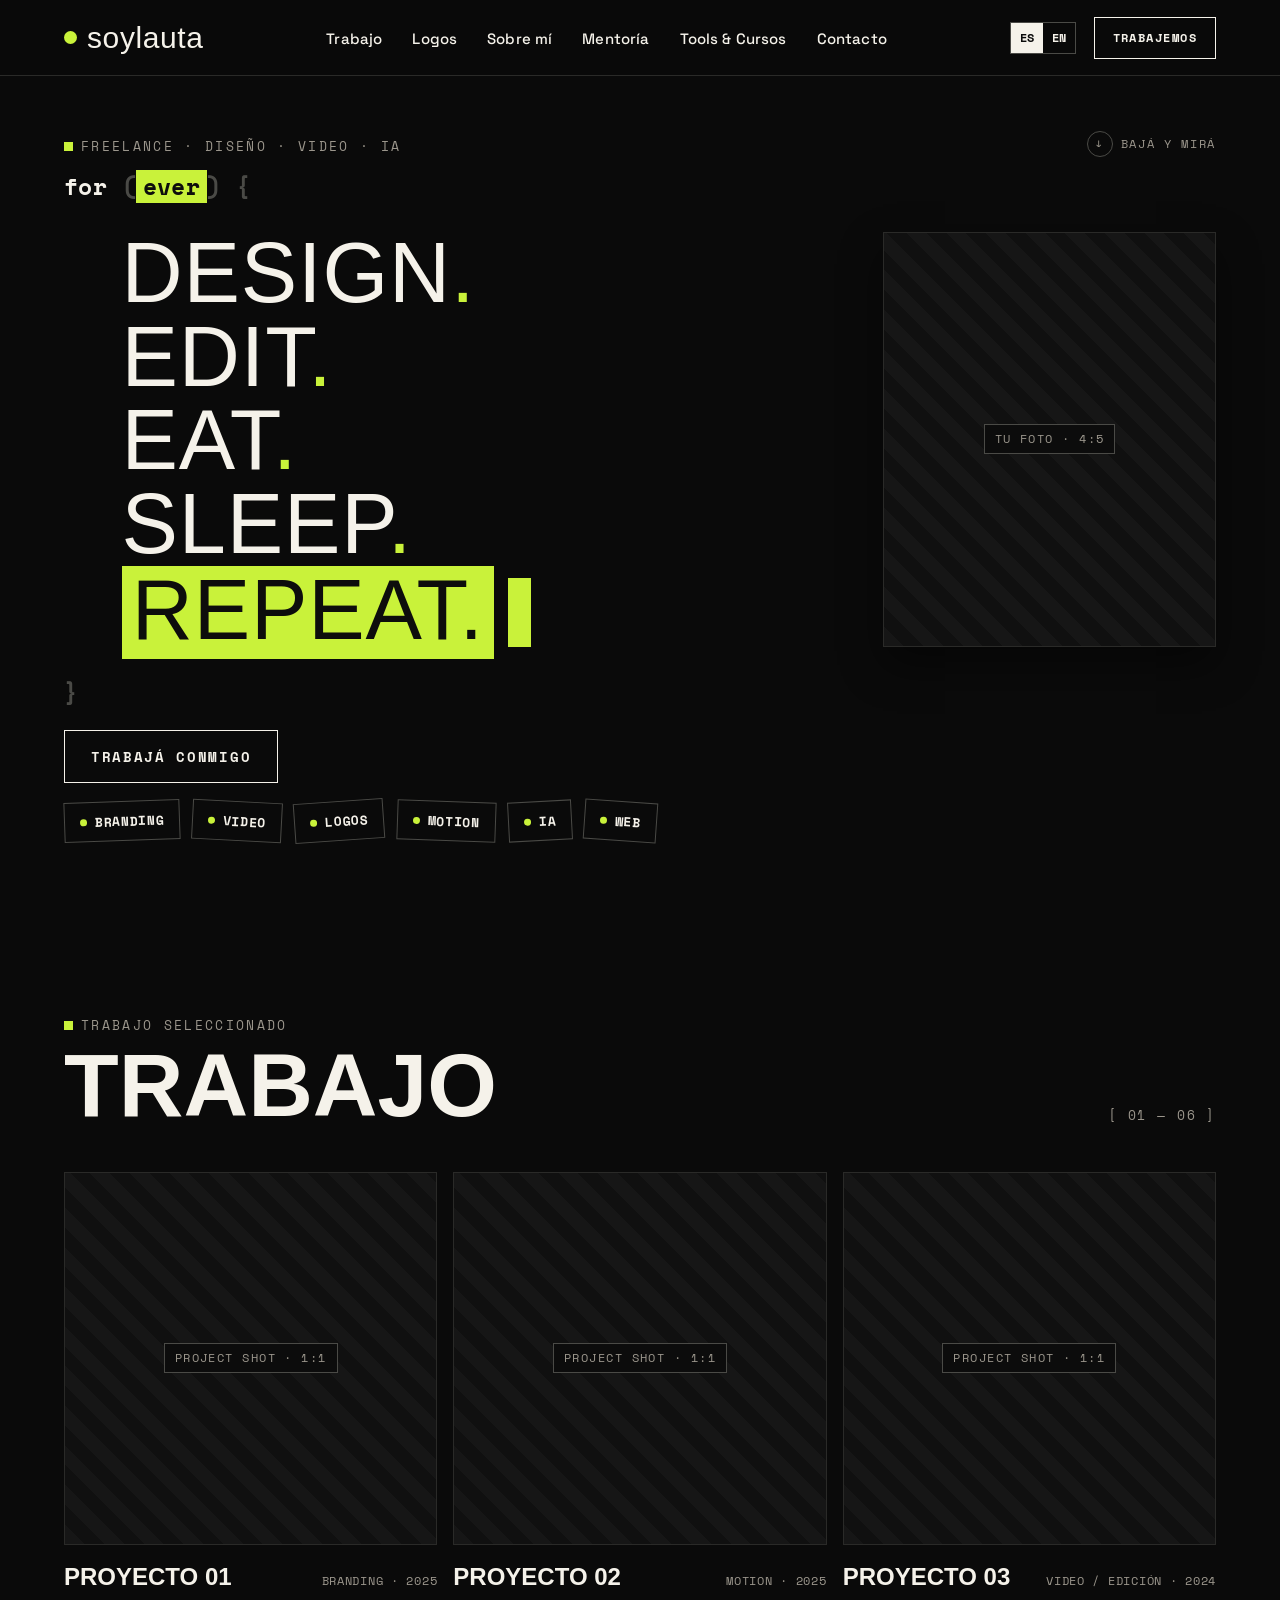
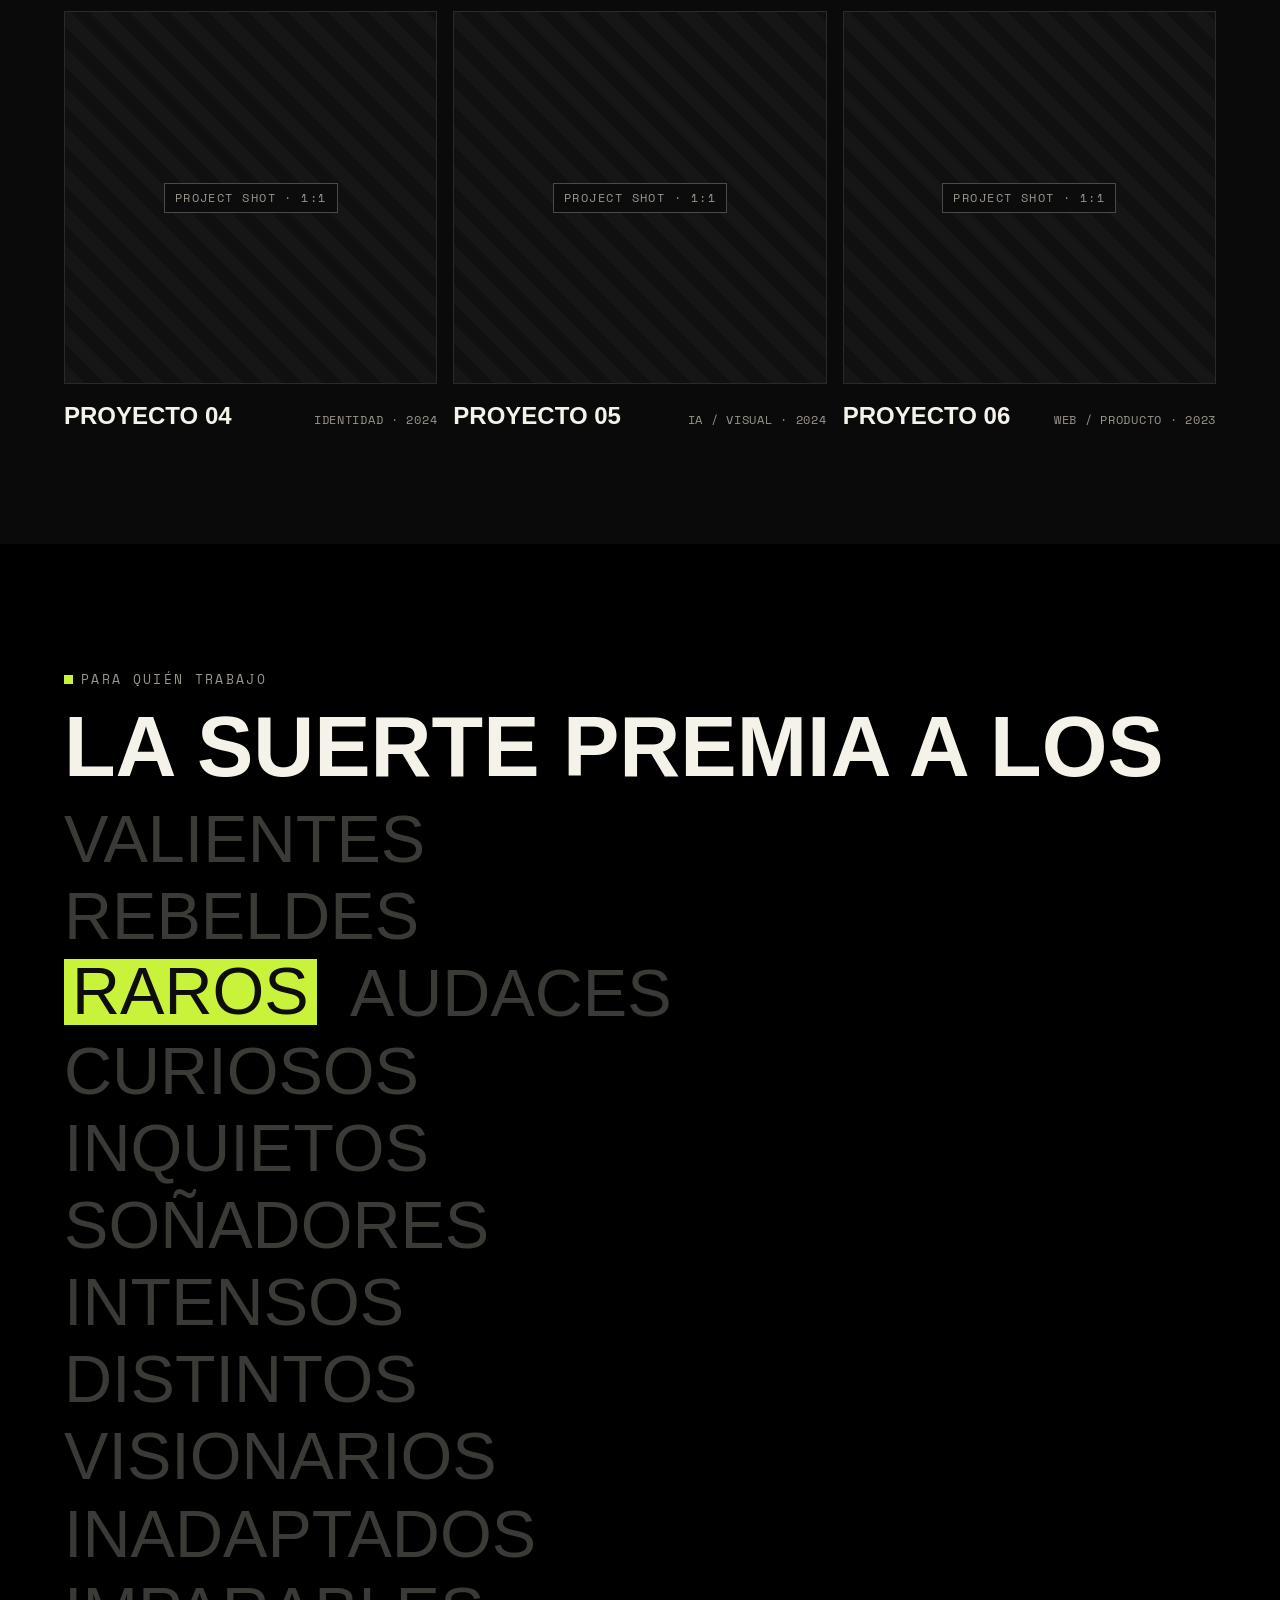
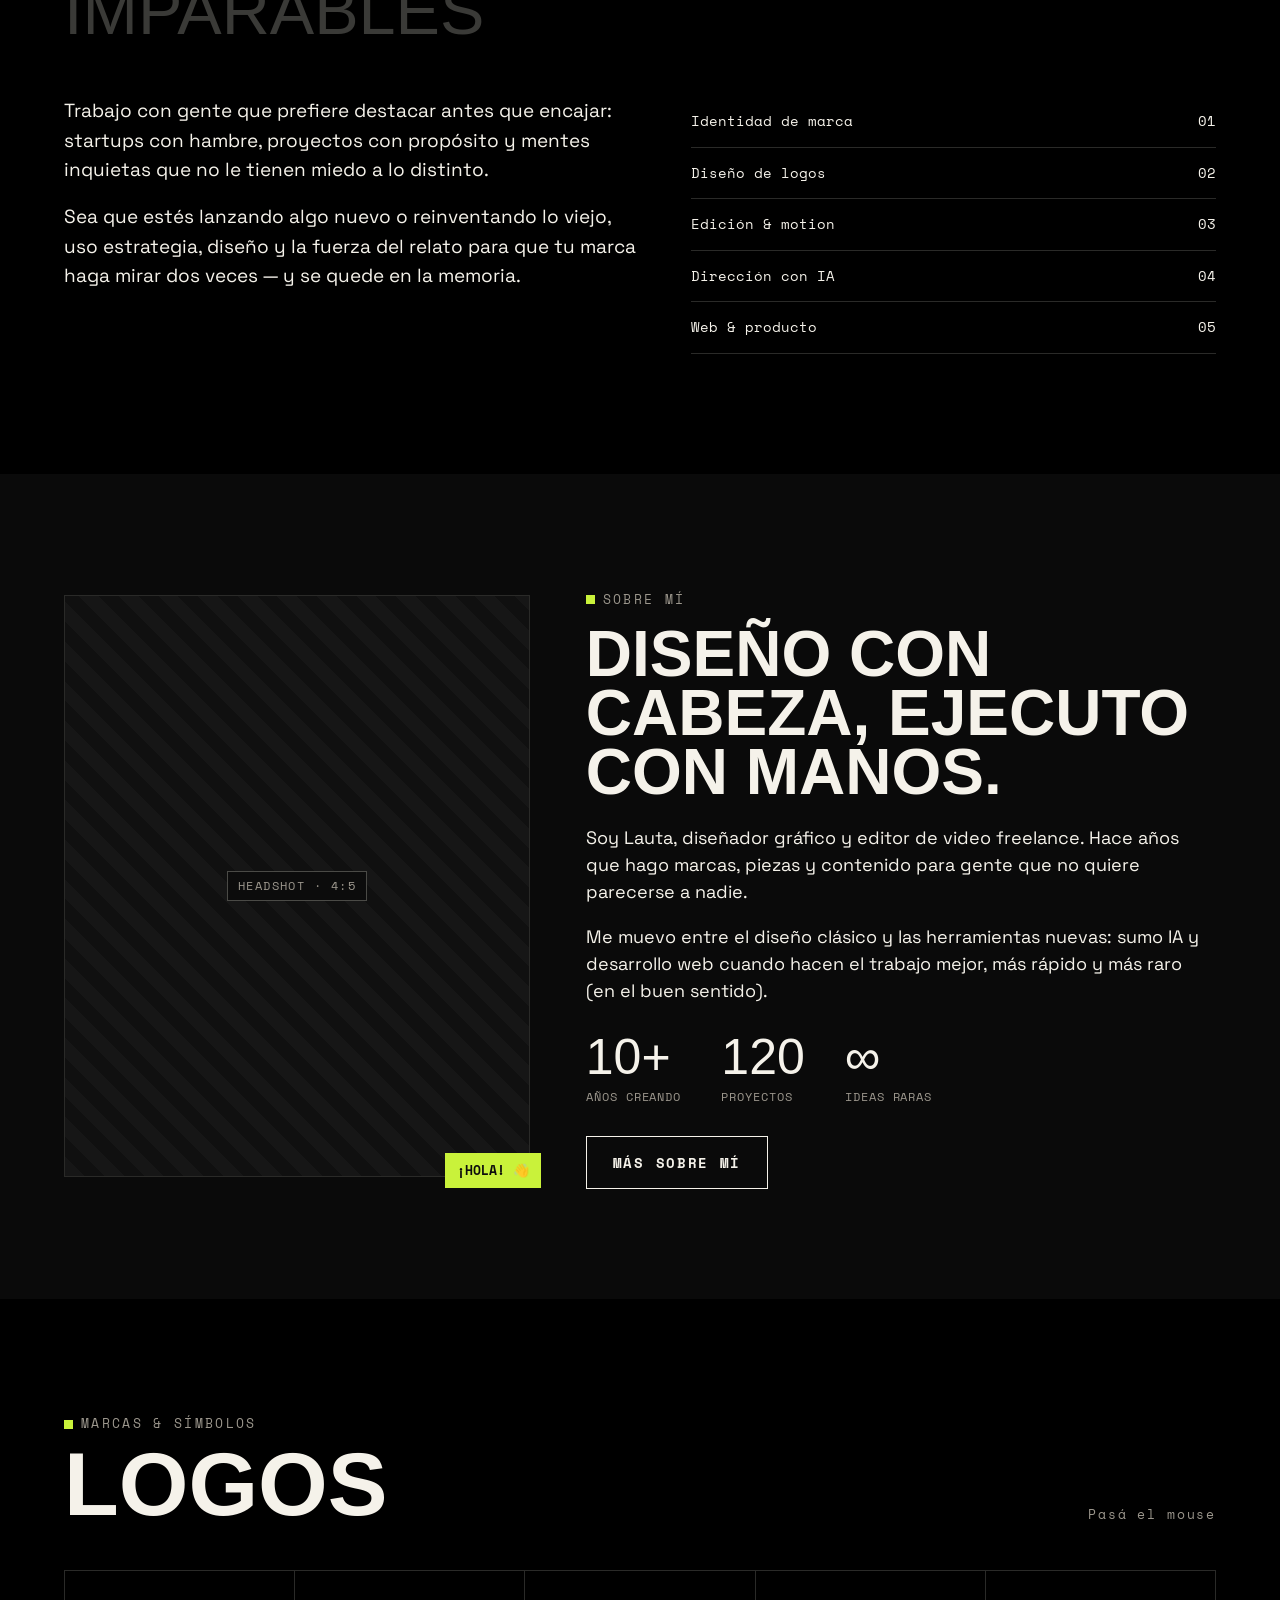
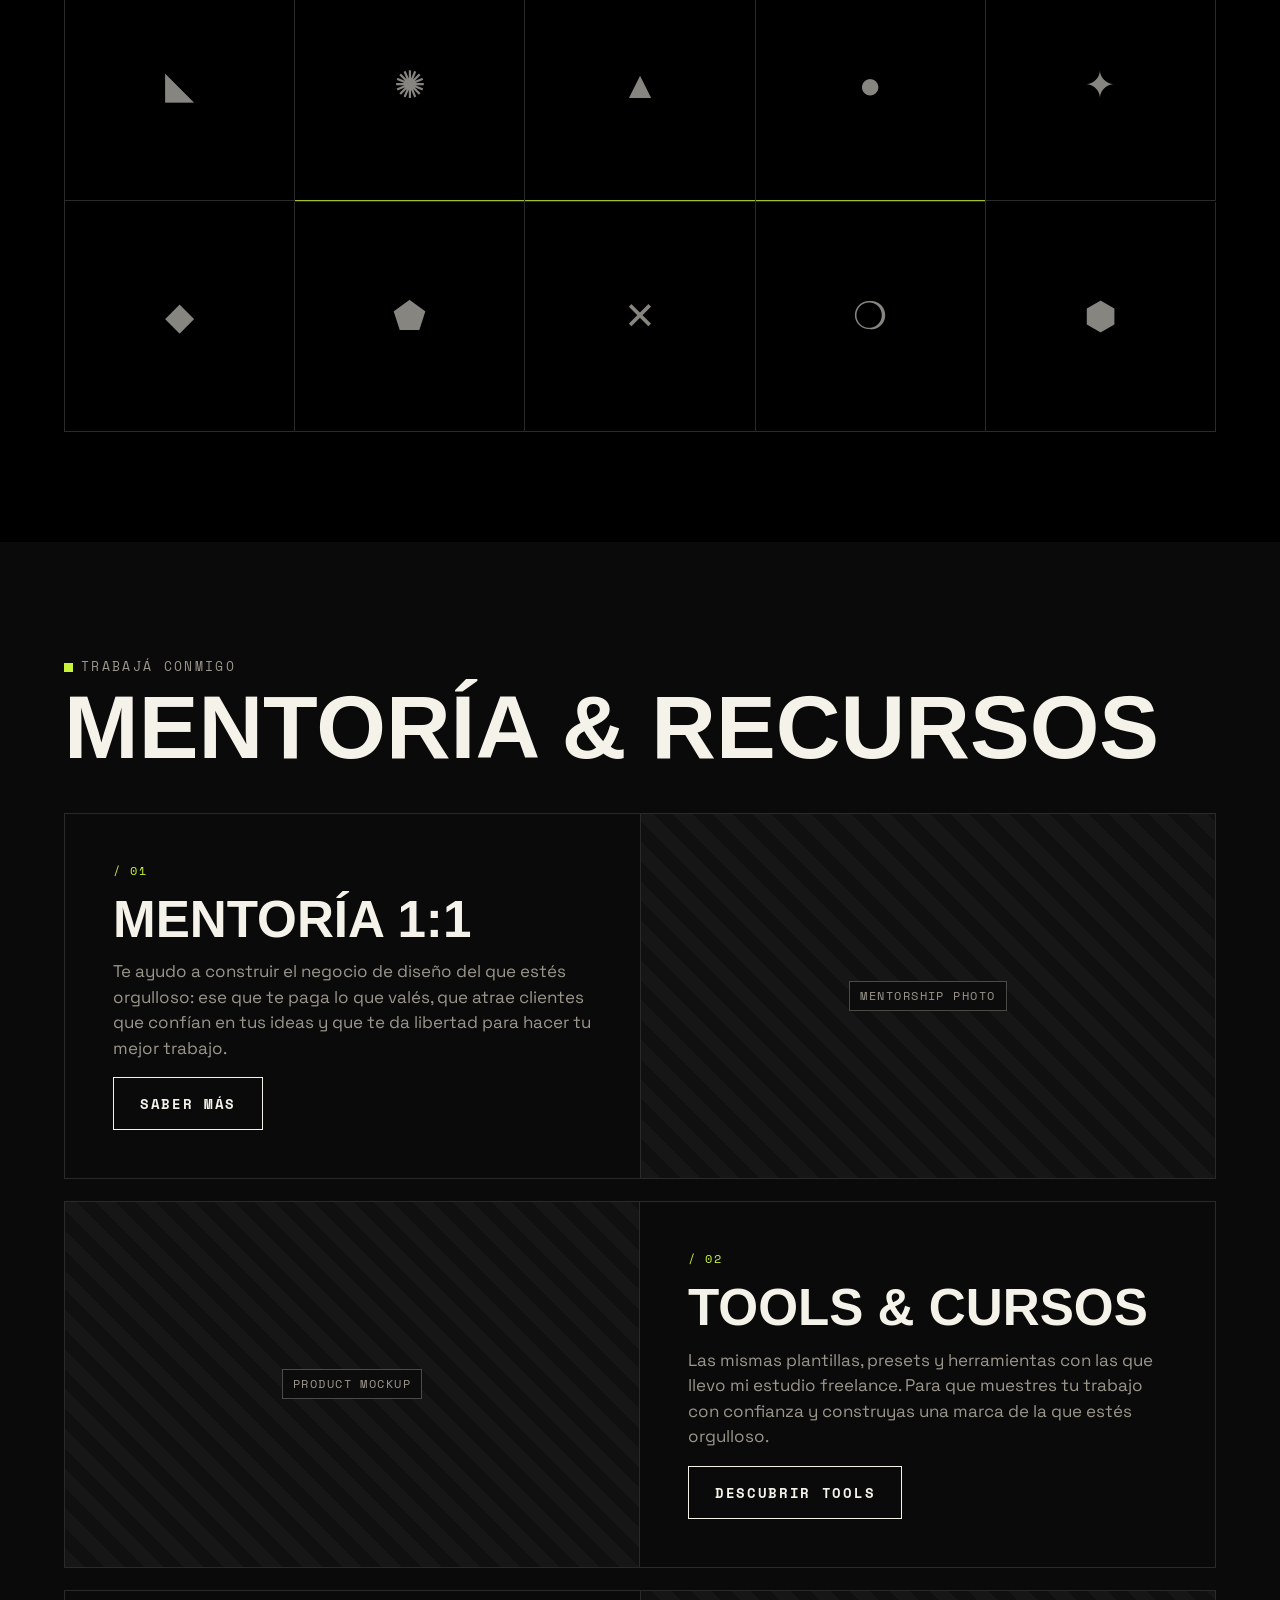
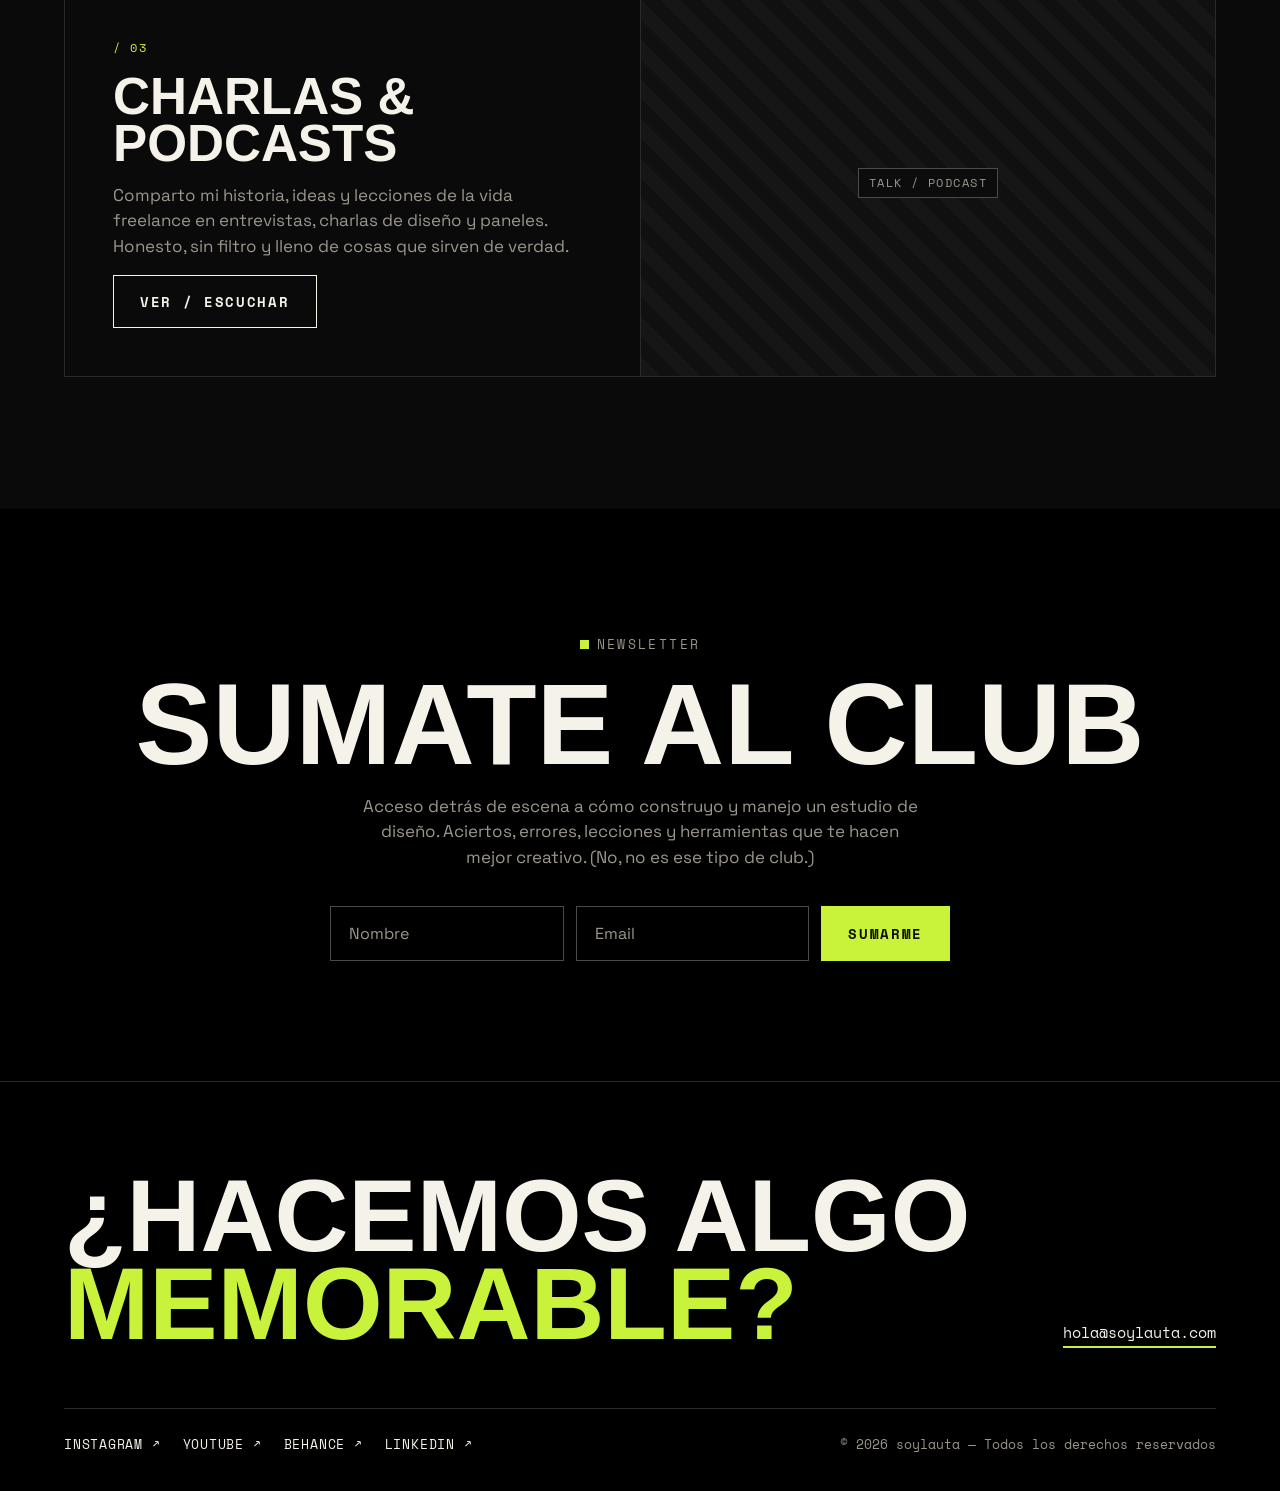
==== commit cb68949c: "Change display font from Anton to Interstate https://claude.ai/code/session_015ivMz9p3yZ9M41AujMwbRg" ====
--- a/index.html
+++ b/index.html
@@ -6,7 +6,7 @@
 <title>soylauta — diseño, video & marcas</title>
 <link rel="preconnect" href="https://fonts.googleapis.com">
 <link rel="preconnect" href="https://fonts.gstatic.com" crossorigin>
-<link href="https://fonts.googleapis.com/css2?family=Anton&family=Pirata+One&family=Space+Grotesk:wght@400;500;600;700&family=Space+Mono:wght@400;700&display=swap" rel="stylesheet">
+<link href="https://fonts.googleapis.com/css2?family=Pirata+One&family=Space+Grotesk:wght@400;500;600;700&family=Space+Mono:wght@400;700&display=swap" rel="stylesheet">
 <link rel="stylesheet" href="styles.css">
 </head>
 <body>
--- a/styles.css
+++ b/styles.css
@@ -1,6 +1,6 @@
 /* ============================================================
    soylauta — bold personal brand site (DARK / reference look)
-   Type: Anton (display) · Pirata One (blackletter accent)
+   Type: Interstate (display) · Pirata One (blackletter accent)
          Space Grotesk (text) · Space Mono (labels/buttons)
    Palette: black + warm white + one acid-lime accent
    ============================================================ */
@@ -17,8 +17,8 @@
   --line-strong: #4a4a46;
   --maxw: 1600px;
   --nav-h: 76px;
-  --font-display: 'Anton', 'Arial Narrow', sans-serif;
-  --font-black: 'Pirata One', 'Anton', serif;
+  --font-display: 'Interstate', 'Arial Narrow', 'Helvetica Neue', sans-serif;
+  --font-black: 'Pirata One', 'Interstate', serif;
   --font-text: 'Space Grotesk', system-ui, sans-serif;
   --font-mono: 'Space Mono', ui-monospace, monospace;
 }
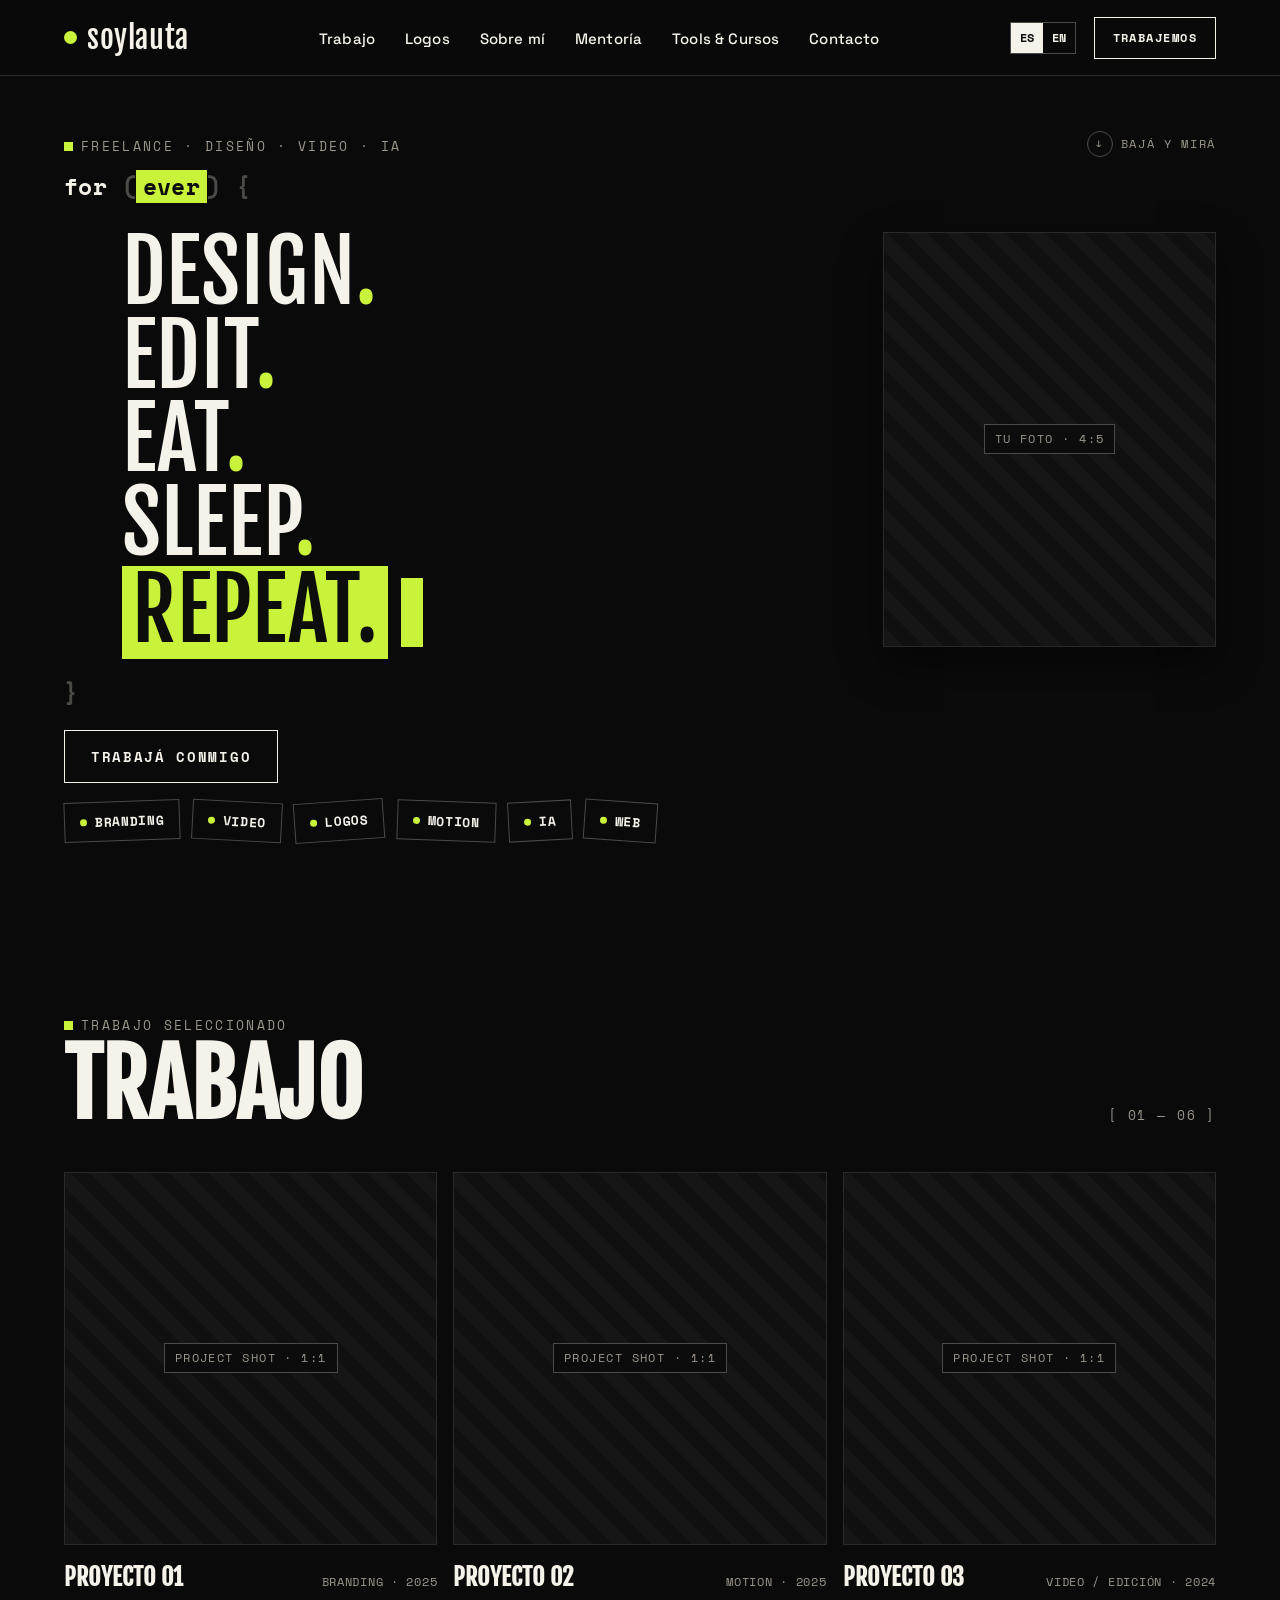
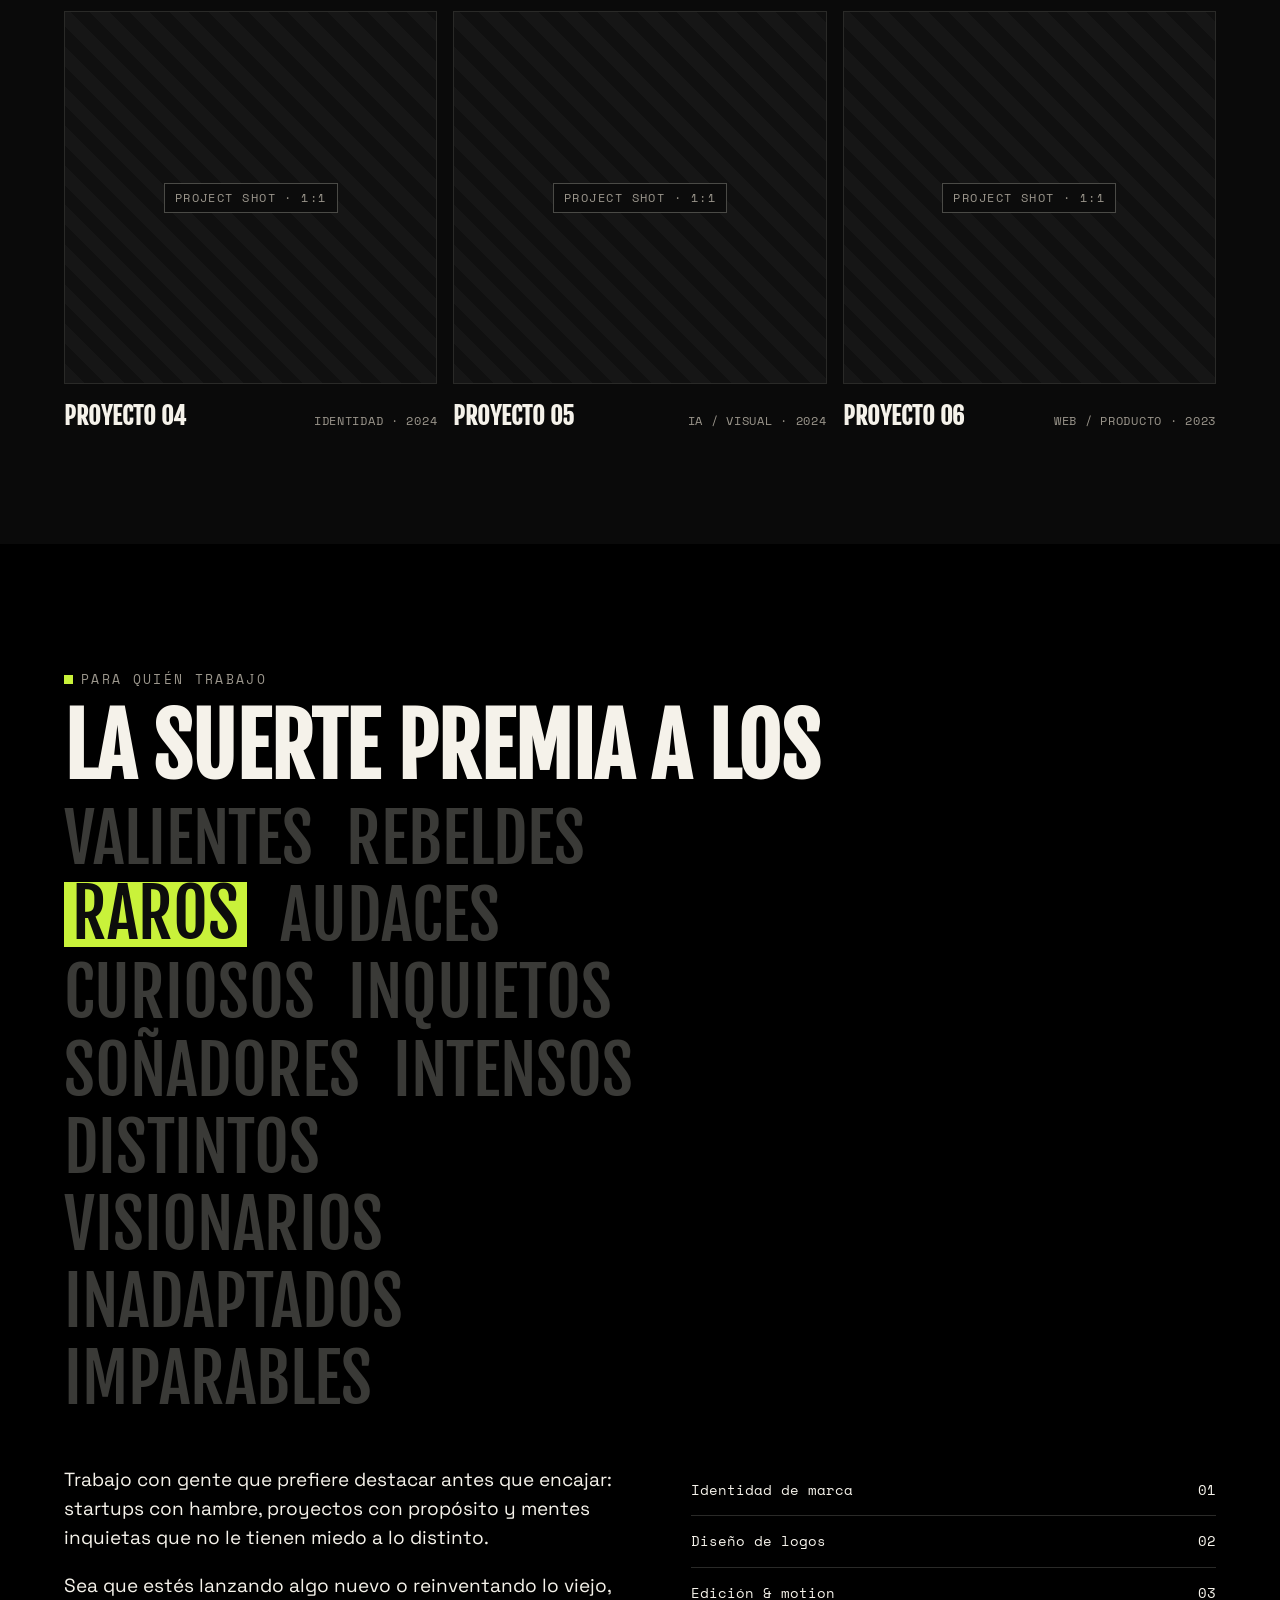
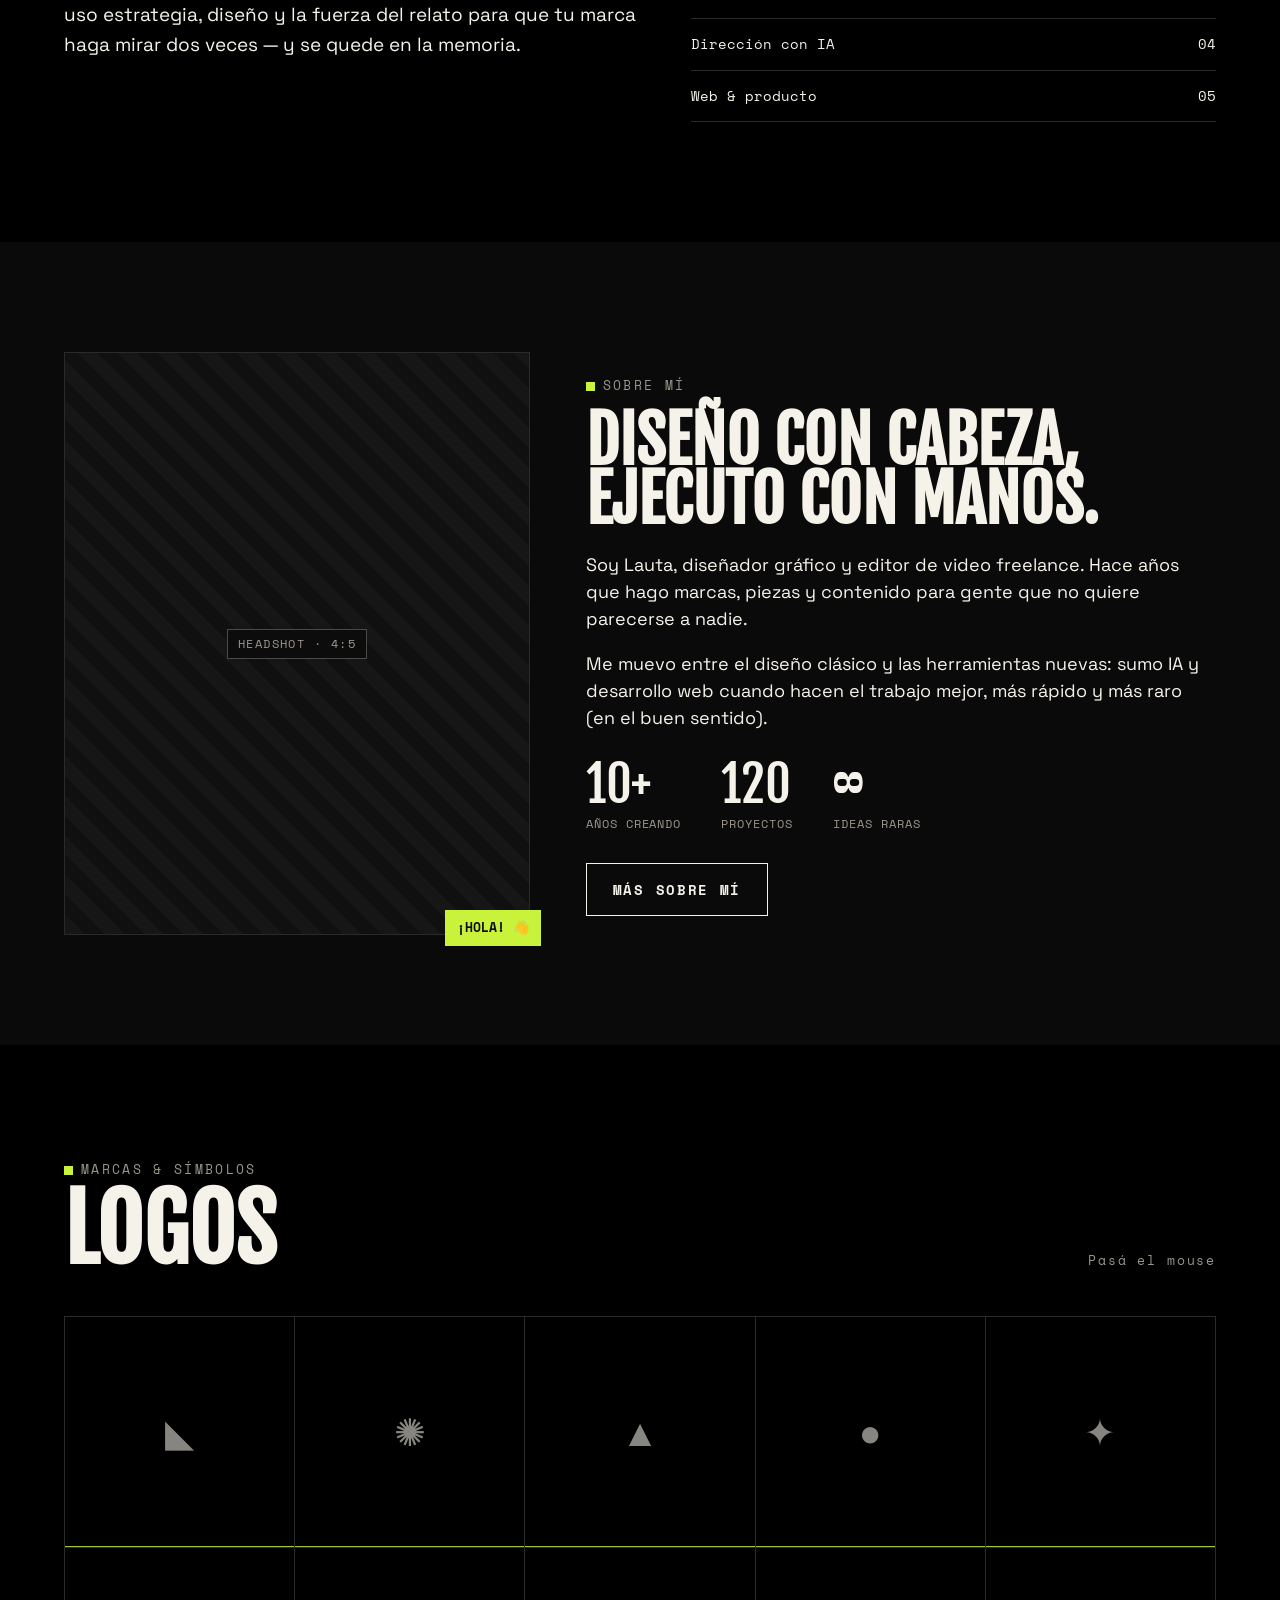
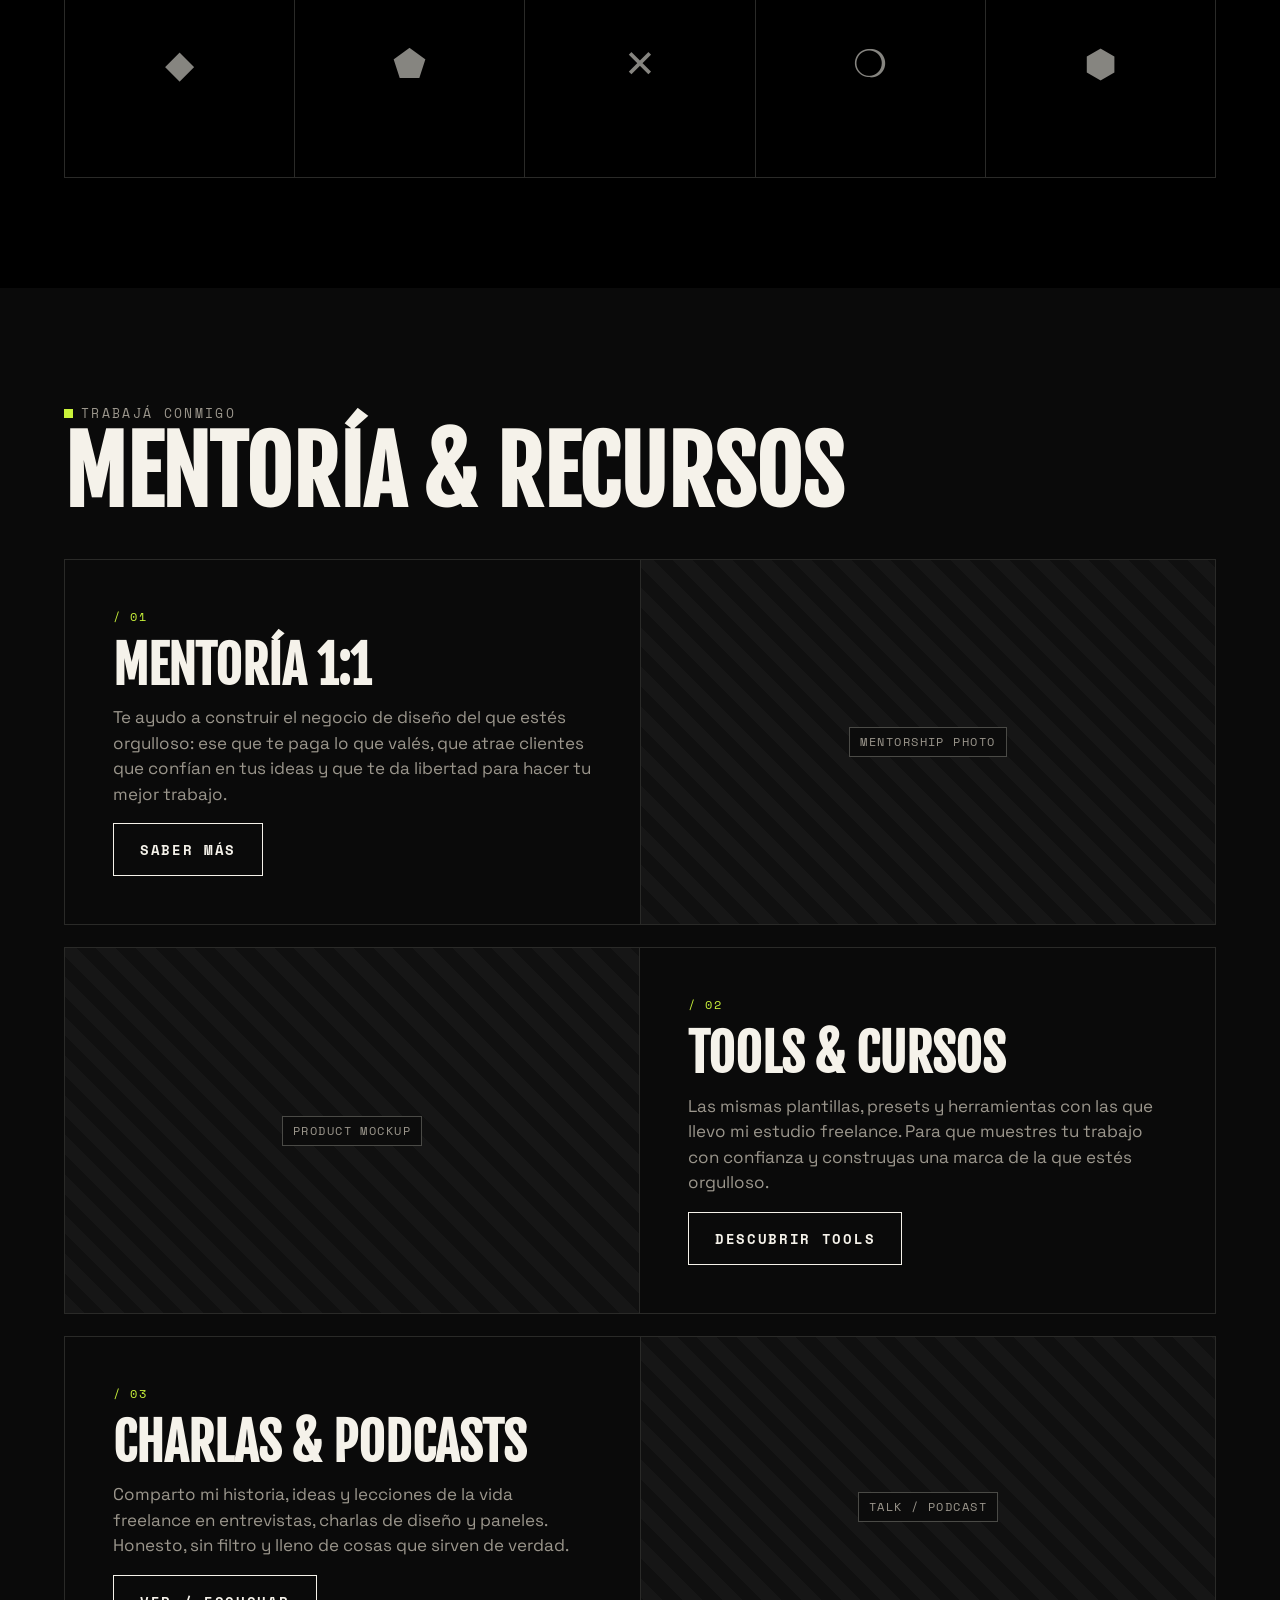
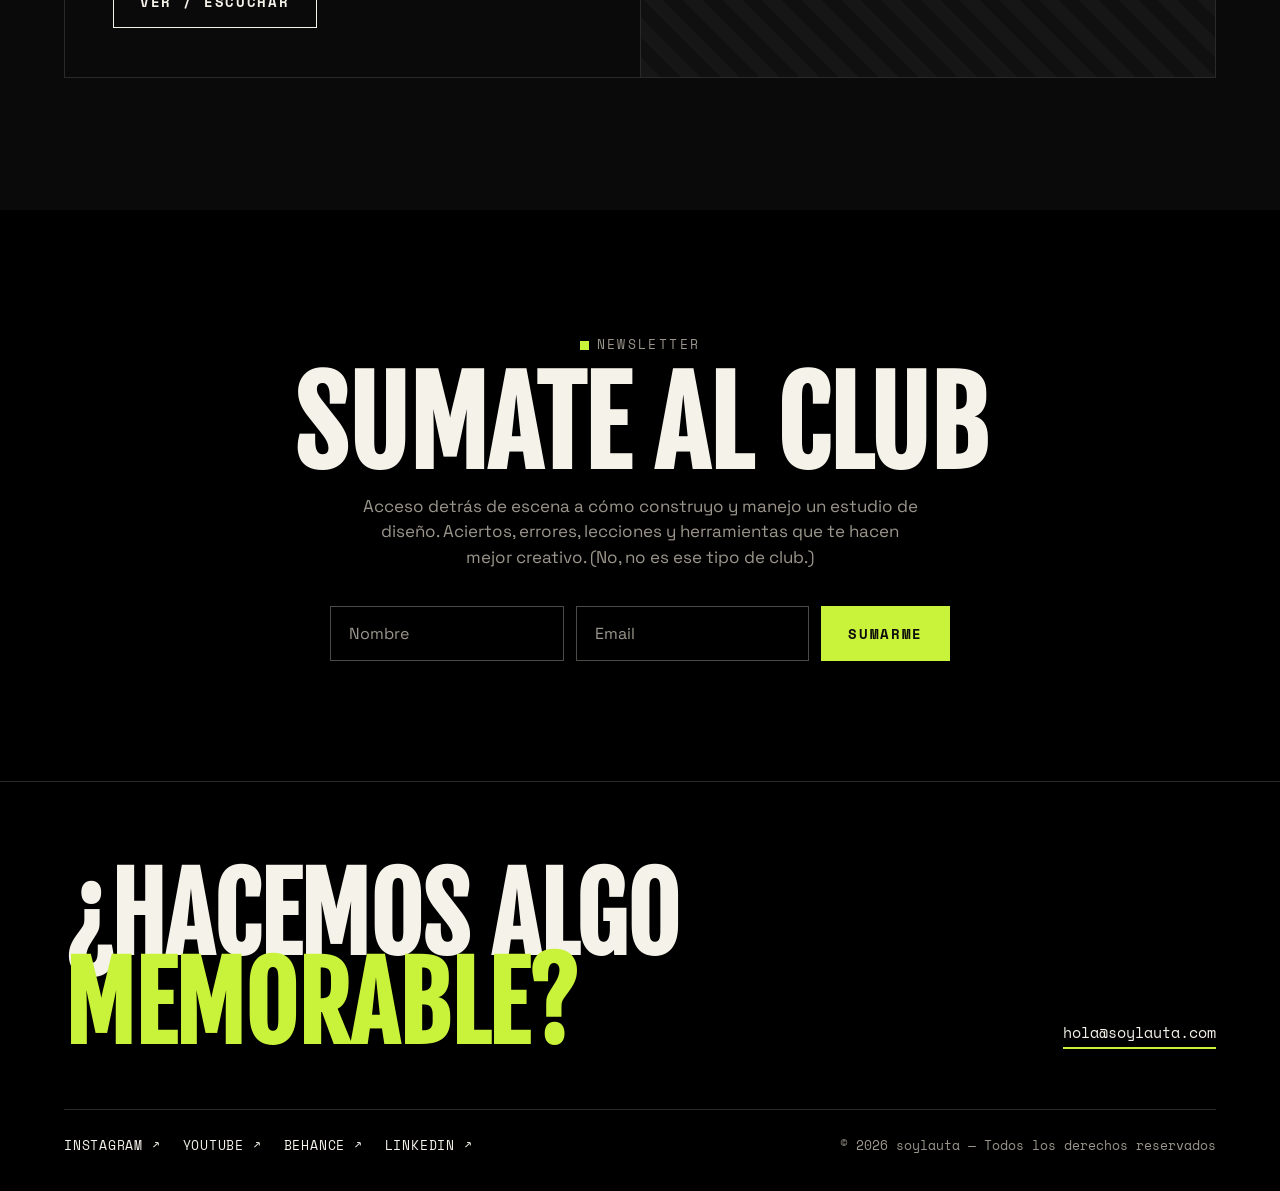
==== commit 085b015d: "Change display font to Fjalla One from Google Fonts https://claude.ai/code/session_015ivMz9p3yZ9M41A" ====
--- a/index.html
+++ b/index.html
@@ -6,7 +6,7 @@
 <title>soylauta — diseño, video & marcas</title>
 <link rel="preconnect" href="https://fonts.googleapis.com">
 <link rel="preconnect" href="https://fonts.gstatic.com" crossorigin>
-<link href="https://fonts.googleapis.com/css2?family=Pirata+One&family=Space+Grotesk:wght@400;500;600;700&family=Space+Mono:wght@400;700&display=swap" rel="stylesheet">
+<link href="https://fonts.googleapis.com/css2?family=Fjalla+One&family=Pirata+One&family=Space+Grotesk:wght@400;500;600;700&family=Space+Mono:wght@400;700&display=swap" rel="stylesheet">
 <link rel="stylesheet" href="styles.css">
 </head>
 <body>
--- a/styles.css
+++ b/styles.css
@@ -17,8 +17,8 @@
   --line-strong: #4a4a46;
   --maxw: 1600px;
   --nav-h: 76px;
-  --font-display: 'Interstate', 'Arial Narrow', 'Helvetica Neue', sans-serif;
-  --font-black: 'Pirata One', 'Interstate', serif;
+  --font-display: 'Fjalla One', 'Arial Narrow', sans-serif;
+  --font-black: 'Pirata One', 'Fjalla One', serif;
   --font-text: 'Space Grotesk', system-ui, sans-serif;
   --font-mono: 'Space Mono', ui-monospace, monospace;
 }
